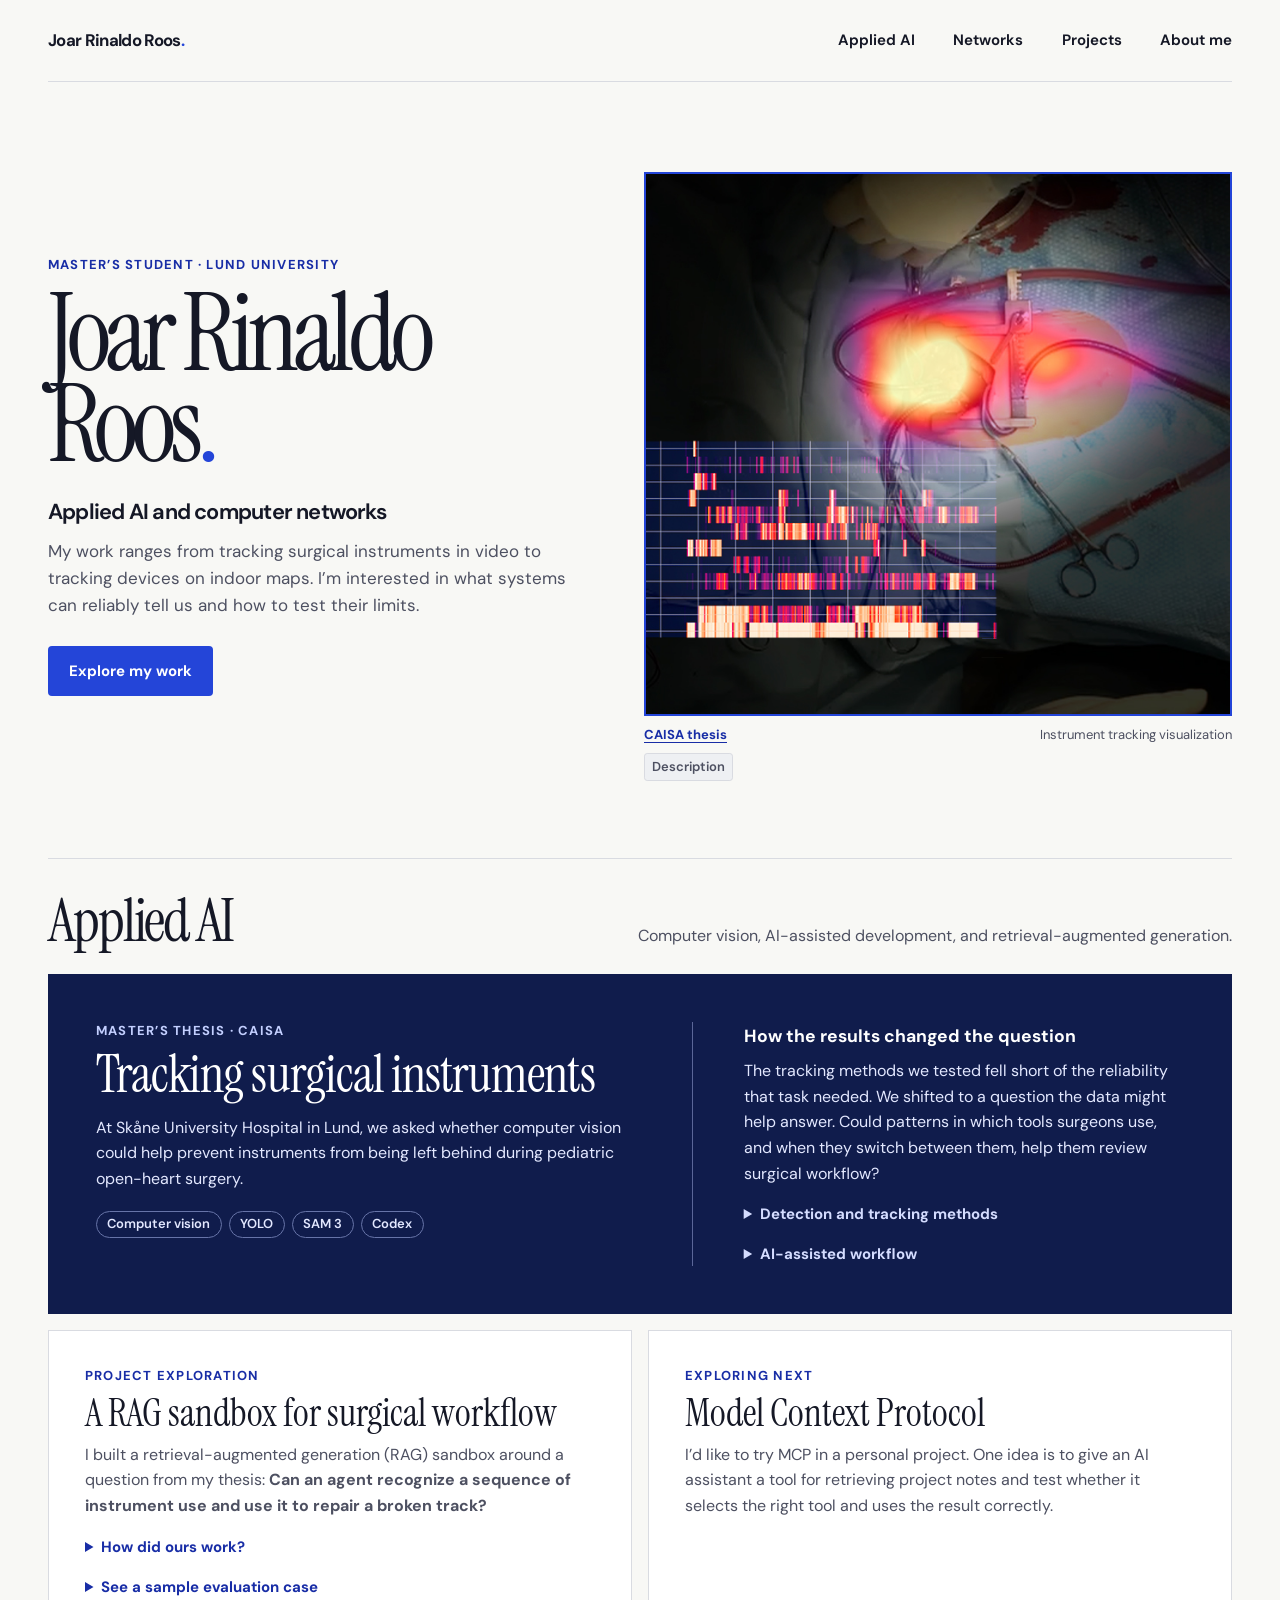
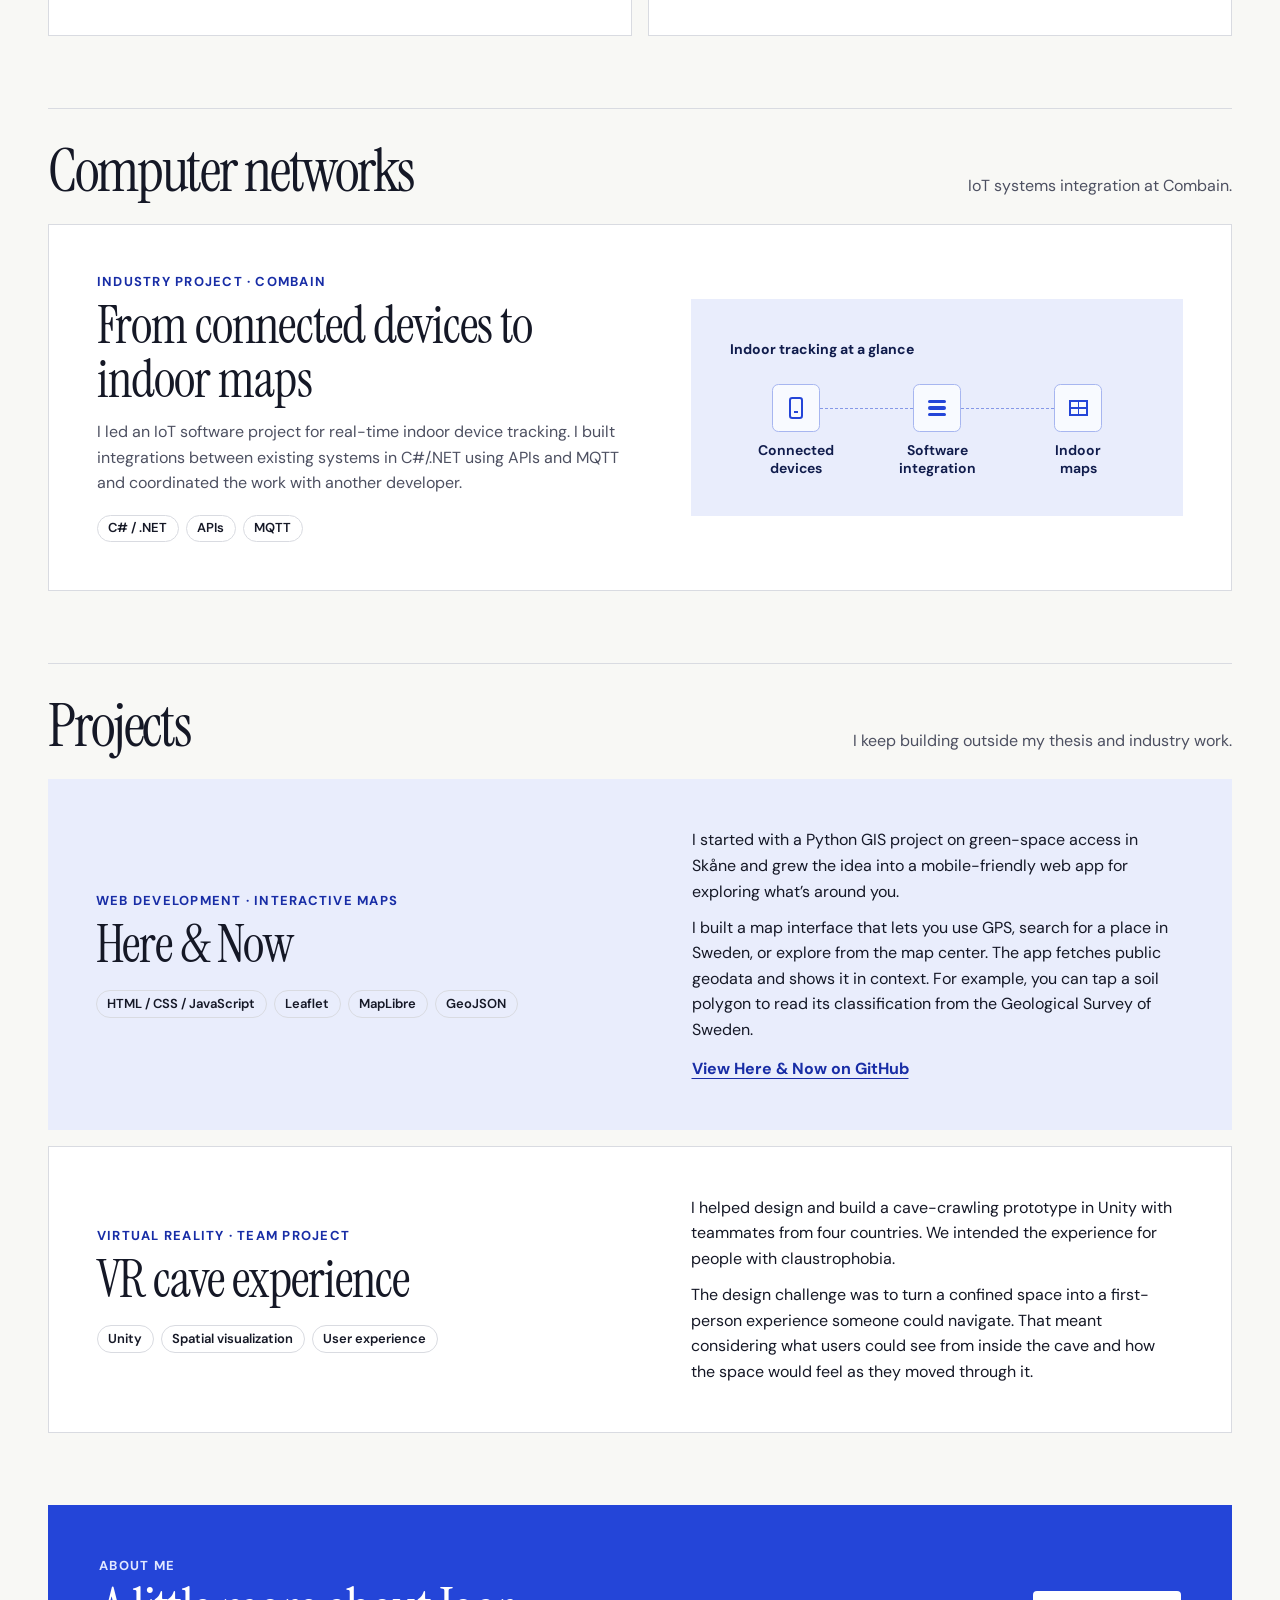
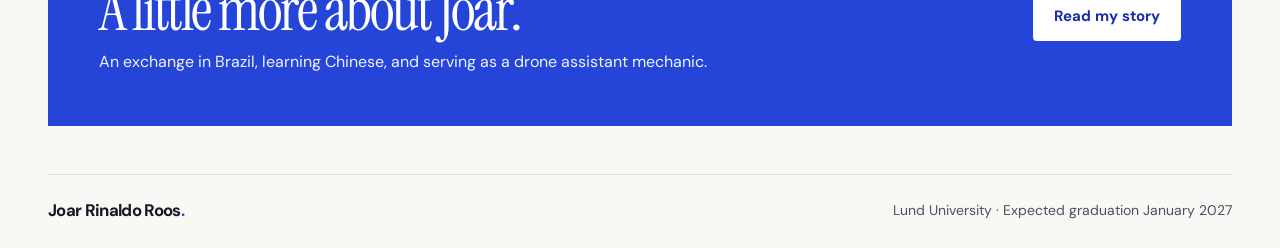
==== index.html @ b8ad3100 "Use uploaded photos, add Portugal surf trip and K3 service, restore CAISA cover" ====
<!doctype html>
<html lang="en">
<head>
  <meta charset="utf-8">
  <meta name="viewport" content="width=device-width, initial-scale=1">
  <meta name="description" content="Joar Rinaldo Roos’s portfolio of applied AI, surgical instrument tracking, and computer networks.">
  <meta name="theme-color" content="#f8f8f5">
  <title>Joar Rinaldo Roos · Portfolio</title>
  <link rel="stylesheet" href="./assets/style.css">
</head>
<body>
  <a class="skip" href="#main">Skip to content</a>
  <header class="site-header wrap">
    <a class="wordmark" href="./" aria-label="Joar Rinaldo Roos, home">Joar Rinaldo Roos<span>.</span></a>
    <nav aria-label="Main navigation">
      <a href="#ai">Applied AI</a>
      <a href="#networks">Networks</a>
      <a href="#projects">Projects</a>
      <a href="./about/">About me</a>
    </nav>
  </header>

  <main id="main" class="wrap">
    <section class="hero" aria-labelledby="home-title">
      <div class="hero-copy">
        <p class="eyebrow">Master’s student · Lund University</p>
        <h1 id="home-title">Joar Rinaldo<br>Roos<span>.</span></h1>
        <p class="hero-lead">Applied AI and computer networks</p>
        <p class="lede">My work ranges from tracking surgical instruments in video to tracking devices on indoor maps. I’m interested in what systems can reliably tell us and how to test their limits.</p>
        <a class="button" href="#ai">Explore my work</a>
      </div>
      <figure class="hero-figure">
        <div class="hero-art caisa-cover">
          <img src="./assets/cover_sketch.jpg" alt="Heatmap over surgical video showing where instruments were tracked, with a timeline of instrument tracks inset at lower left" fetchpriority="high" width="680" height="1000">
        </div>
        <figcaption><a href="#caisa">CAISA thesis</a><span>Instrument tracking visualization</span></figcaption>
        <details class="image-description">
          <summary>Description</summary>
          <p>The heat map shows where surgical instruments were tracked most often across 72 hours of footage. The inset shows when each instrument track was active during a single operation.</p>
        </details>
      </figure>
    </section>

    <section class="section" id="ai" aria-labelledby="ai-title">
      <div class="section-heading">
        <h2 id="ai-title">Applied AI</h2>
        <p>Computer vision, AI-assisted development, and retrieval-augmented generation.</p>
      </div>
      <article class="thesis" id="caisa" aria-labelledby="caisa-title">
        <div class="thesis-intro">
          <p class="eyebrow">Master’s thesis · CAISA</p>
          <h3 id="caisa-title">Tracking surgical instruments</h3>
          <p>At Skåne University Hospital in Lund, we asked whether computer vision could help prevent instruments from being left behind during pediatric open-heart surgery.</p>
          <ul class="tags" aria-label="Topics">
            <li>Computer vision</li><li>YOLO</li><li>SAM 3</li><li>Codex</li>
          </ul>
        </div>
        <div class="thesis-note">
          <h4>How the results changed the question</h4>
          <p>The tracking methods we tested fell short of the reliability that task needed. We shifted to a question the data might help answer. Could patterns in which tools surgeons use, and when they switch between them, help them review surgical workflow?</p>
          <details>
            <summary>Detection and tracking methods</summary>
            <p>I worked with YOLO and SAM 3 to detect and track instruments in video. I also explored whether context from the footage could help assess detections and reduce false positives.</p>
          </details>
          <details id="ai-assisted-workflow">
            <summary>AI-assisted workflow</summary>
            <p>I used Codex to prototype a track-repair step for the instrument-tracking pipeline. I defined what the agent should look up in the tracker CSV, how it should use findings from earlier surgeries to interpret instrument-use sequences, and when it should leave a gap unresolved. I designed the evaluation around two outcomes: correct reconnections and false merges, measured against manually annotated tracks.</p>
          </details>
        </div>
      </article>

      <div class="project-grid">
        <article class="project rag" id="rag" aria-labelledby="rag-title">
          <p class="eyebrow">Project exploration</p>
          <h3 id="rag-title">A RAG sandbox for surgical workflow</h3>
          <p>I built a retrieval-augmented generation (RAG) sandbox around a question from my thesis: <strong>Can an agent recognize a sequence of instrument use and use it to repair a broken track?</strong></p>
          <details id="rag-workflow">
            <summary>How did ours work?</summary>
            <p>The agent queries a three-hour tracker CSV to see which instruments appear together and how their use changes over time. It consults findings from other surgeries to interpret the sequence, then uses the observations from the current operation to propose a repair.</p>
          </details>
          <details class="rag-example">
            <summary>See a sample evaluation case</summary>
            <div class="rag-body">
              <p class="eyebrow">Illustrative example · simulated tracking data</p>
              <dl>
                <div>
                  <dt>Question</dt>
                  <dd>What activity does this sequence suggest, and which track, if any, should continue needle-driver track 17?</dd>
                </div>
                <div>
                  <dt>Retrieved CSV observations</dt>
                  <dd>A needle driver and forceps appeared together several times before track 17 disappeared. Two new needle-driver tracks appeared near its last position. Track 42 continued moving alongside the same forceps over the next few seconds. Track 43 moved away.</dd>
                </div>
                <div>
                  <dt>Context from earlier surgeries</dt>
                  <dd>During annotated suturing segments, the needle driver and forceps often worked together across several passes, with brief gaps in visibility.</dd>
                </div>
                <div>
                  <dt>Expected answer</dt>
                  <dd>The sequence is consistent with suturing. Propose linking track 17 to track 42 because it continued the same pattern with the forceps after the gap. The historical context helps explain the sequence, and the movement in the current CSV supports the proposed link.</dd>
                </div>
                <div>
                  <dt>What this case tests</dt>
                  <dd>Did the agent retrieve enough of the sequence to see what the instruments were doing together? Did that context help it choose which track to reconnect?</dd>
                </div>
              </dl>
            </div>
          </details>
        </article>
        <article class="project mcp" aria-labelledby="mcp-title">
          <p class="eyebrow">Exploring next</p>
          <h3 id="mcp-title">Model Context Protocol</h3>
          <p>I’d like to try MCP in a personal project. One idea is to give an AI assistant a tool for retrieving project notes and test whether it selects the right tool and uses the result correctly.</p>
        </article>
      </div>
    </section>

    <section class="section network-section" id="networks" aria-labelledby="networks-title">
      <div class="section-heading">
        <h2 id="networks-title">Computer networks</h2>
        <p>IoT systems integration at Combain.</p>
      </div>
      <article class="network" aria-labelledby="combain-title">
        <div class="network-copy">
          <p class="eyebrow">Industry project · Combain</p>
          <h3 id="combain-title">From connected devices to indoor maps</h3>
          <p>I led an IoT software project for real-time indoor device tracking. I built integrations between existing systems in C#/.NET using APIs and MQTT and coordinated the work with another developer.</p>
          <ul class="tags" aria-label="Technologies">
            <li>C# / .NET</li><li>APIs</li><li>MQTT</li>
          </ul>
        </div>
        <figure class="network-figure">
          <figcaption>Indoor tracking at a glance</figcaption>
          <ol class="signal-flow">
            <li><span class="signal-symbol device" aria-hidden="true"><i></i></span><span>Connected<br>devices</span></li>
            <li><span class="signal-symbol integration" aria-hidden="true"><i></i><i></i><i></i></span><span>Software<br>integration</span></li>
            <li><span class="signal-symbol map" aria-hidden="true"><i></i></span><span>Indoor<br>maps</span></li>
          </ol>
        </figure>
      </article>
    </section>

    <section class="section" id="projects" aria-labelledby="projects-title">
      <div class="section-heading">
        <h2 id="projects-title">Projects</h2>
        <p>I keep building outside my thesis and industry work.</p>
      </div>
      <article class="additional-project" id="here-and-now" aria-labelledby="here-and-now-title">
        <div>
          <p class="eyebrow">Web development · Interactive maps</p>
          <h3 id="here-and-now-title">Here &amp; Now</h3>
          <ul class="tags" aria-label="Technologies">
            <li>HTML / CSS / JavaScript</li><li>Leaflet</li><li>MapLibre</li><li>GeoJSON</li>
          </ul>
        </div>
        <div>
          <p>I started with a Python GIS project on green-space access in Skåne and grew the idea into a mobile-friendly web app for exploring what’s around you.</p>
          <p>I built a map interface that lets you use GPS, search for a place in Sweden, or explore from the map center. The app fetches public geodata and shows it in context. For example, you can tap a soil polygon to read its classification from the Geological Survey of Sweden.</p>
          <a class="project-link" href="https://github.com/Joar-Rinaldo-Roos/skane-green-access">View Here &amp; Now on GitHub</a>
        </div>
      </article>
      <article class="additional-project" id="vr-cave" aria-labelledby="vr-title">
        <div>
          <p class="eyebrow">Virtual reality · Team project</p>
          <h3 id="vr-title">VR cave experience</h3>
          <ul class="tags" aria-label="Focus areas">
            <li>Unity</li><li>Spatial visualization</li><li>User experience</li>
          </ul>
        </div>
        <div>
          <p>I helped design and build a cave-crawling prototype in Unity with teammates from four countries. We intended the experience for people with claustrophobia.</p>
          <p>The design challenge was to turn a confined space into a first-person experience someone could navigate. That meant considering what users could see from inside the cave and how the space would feel as they moved through it.</p>
        </div>
      </article>
    </section>

    <section class="about-banner" aria-labelledby="about-banner-title">
      <div>
        <p class="eyebrow">About me</p>
        <h2 id="about-banner-title">A little more about Joar.</h2>
        <p>An exchange in Brazil, learning Chinese, and serving as a drone assistant mechanic.</p>
      </div>
      <a class="button button-light" href="./about/">Read my story</a>
    </section>
  </main>

  <footer class="site-footer wrap">
    <a class="wordmark" href="./">Joar Rinaldo Roos<span>.</span></a>
    <span>Lund University · Expected graduation January 2027</span>
  </footer>
</body>
</html>
---- assets/style.css ----
@import url('https://fonts.googleapis.com/css2?family=DM+Sans:wght@400;500;600;650;700&family=Instrument+Serif:ital@0;1&display=swap');

:root {
  --paper: #f8f8f5;
  --card: #fff;
  --ink: #151826;
  --muted: #4d5061;
  --line: #d9dbe1;
  --blue: #2445d8;
  --blue-dark: #182da6;
  --blue-soft: #e9edfc;
  --night: #101c4c;
  --serif: "Instrument Serif", Georgia, "Times New Roman", serif;
  --sans: "DM Sans", Arial, sans-serif;
}

*, *::before, *::after { box-sizing: border-box; }
html { scroll-behavior: smooth; }
body {
  margin: 0;
  background: var(--paper);
  color: var(--ink);
  font-family: var(--sans);
  font-size: 1rem;
  line-height: 1.6;
}
h1, h2, h3, h4, p, figure, dl, dd { margin: 0; }
a { color: inherit; text-underline-offset: .22em; }
a:focus-visible, summary:focus-visible { outline: 3px solid var(--blue); outline-offset: 5px; }
[id] { scroll-margin-top: 2rem; }

.wrap { width: min(100% - 6rem, 76.5rem); margin-inline: auto; }
.skip {
  position: absolute;
  top: .75rem;
  left: .75rem;
  z-index: 5;
  transform: translateY(-200%);
  padding: .65rem 1rem;
  background: white;
}
.skip:focus { transform: translateY(0); }
.site-header, .site-footer {
  display: flex;
  align-items: center;
  justify-content: space-between;
  gap: 1rem 2rem;
}
.site-header { min-height: 5.125rem; border-bottom: 1px solid var(--line); }
.wordmark { font-size: 1.05rem; font-weight: 700; text-decoration: none; letter-spacing: -.04em; }
.wordmark span, h1 span { color: var(--blue); }
.site-header nav { display: flex; flex-wrap: wrap; gap: .55rem clamp(1.1rem, 3vw, 2.75rem); }
.site-header nav a { font-size: .94rem; font-weight: 650; text-decoration: none; }
.site-header nav a:hover, .site-header nav a[aria-current] { color: var(--blue); text-decoration: underline; }

.hero {
  display: grid;
  grid-template-columns: minmax(0, .95fr) minmax(0, 1.05fr);
  align-items: center;
  gap: clamp(2rem, 5vw, 5.5rem);
  padding-block: clamp(3.2rem, 7vw, 6.4rem) clamp(3.5rem, 6vw, 5.85rem);
}
.eyebrow {
  color: var(--blue-dark);
  font-size: .8125rem;
  font-weight: 700;
  line-height: 1.4;
  letter-spacing: .095em;
  text-transform: uppercase;
}
.hero h1, .about-hero h1 {
  margin: .85rem 0 1.5rem;
  font: 400 clamp(4.2rem, 8.4vw, 8.3rem) / .85 var(--serif);
  letter-spacing: -.055em;
}
.hero-lead { font-size: clamp(1.2rem, 1.7vw, 1.55rem); font-weight: 650; letter-spacing: -.036em; }
.lede { max-width: 36rem; margin-top: .5rem; color: var(--muted); font-size: 1.0625rem; }
.button {
  display: inline-flex;
  min-height: 3.125rem;
  align-items: center;
  justify-content: center;
  padding: .65rem 1.25rem;
  border: 1px solid transparent;
  border-radius: .25rem;
  background: var(--blue);
  color: white;
  font-size: .9375rem;
  font-weight: 700;
  text-decoration: none;
  transition: background .18s ease, color .18s ease;
}
.hero .button { margin-top: 1.7rem; }
.button:hover { background: var(--blue-dark); }
.hero-art {
  position: relative;
  min-height: 17rem;
  overflow: hidden;
  aspect-ratio: 1.28;
  background-color: #152852;
  background-image: linear-gradient(145deg, #101c4c, #2445a3);
}
.hero-art img { display: block; width: 100%; height: 100%; object-fit: cover; position: absolute; inset: 0; }
.hero-art.caisa-cover { aspect-ratio: 1.08; border: 2px solid var(--blue); }
.hero-art.caisa-cover img { object-position: center 74%; }
.image-description { margin-top: .45rem; }
.image-description summary {
  display: inline-flex;
  padding: .15rem .45rem;
  border: 1px solid var(--line);
  border-radius: .2rem;
  background: #eef0f3;
  color: var(--muted);
  font-size: .8125rem;
  font-weight: 600;
}
.image-description p { max-width: 40rem; margin-top: .55rem; font-size: .875rem; color: var(--muted); }
.hero-figure figcaption {
  display: flex;
  justify-content: space-between;
  gap: .5rem 1rem;
  margin-top: .55rem;
  font-size: .8125rem;
  color: var(--muted);
}
.hero-figure figcaption a { color: var(--blue-dark); font-weight: 700; }

.section { padding-block: 2rem 4.5rem; border-top: 1px solid var(--line); }
.section-heading {
  display: flex;
  align-items: baseline;
  justify-content: space-between;
  gap: .5rem 2rem;
  margin-bottom: 1.45rem;
}
.section-heading h2, .about-banner h2, .story h2 {
  font: 400 clamp(2.65rem, 4.7vw, 4.5rem) / 1 var(--serif);
  letter-spacing: -.035em;
}
.section-heading > p { color: var(--muted); }
.thesis, .network, .additional-project {
  display: grid;
  grid-template-columns: minmax(0, 1.05fr) minmax(0, .95fr);
  gap: clamp(1.5rem, 4vw, 4.5rem);
  padding: clamp(1.5rem, 3.75vw, 3.6rem);
}
.thesis { background: var(--night); color: #fff; }
.thesis .eyebrow { color: #c3cfff; }
.thesis h3, .network h3, .additional-project h3 {
  margin: .5rem 0 .8rem;
  font: 400 clamp(2.25rem, 4.1vw, 4.05rem) / 1.02 var(--serif);
  letter-spacing: -.018em;
}
.thesis-intro > p:last-of-type, .thesis-note p { color: #e3e8ff; }
.thesis-note { border-left: 1px solid #5b6698; padding-left: clamp(1.5rem, 4vw, 4rem); }
.thesis-note h4 { margin-bottom: .5rem; font-size: 1.1rem; }
.tags { display: flex; flex-wrap: wrap; gap: .45rem; margin: 1.2rem 0 0; padding: 0; list-style: none; }
.tags li { padding: .14rem .65rem; border: 1px solid var(--line); border-radius: 2rem; font-size: .8125rem; font-weight: 600; }
.thesis .tags li { border-color: #6774a8; color: #e3e8ff; }

details { margin-top: 1rem; }
summary {
  width: fit-content;
  cursor: pointer;
  color: var(--blue-dark);
  font-size: .9375rem;
  font-weight: 700;
}
summary:hover { text-decoration: underline; text-underline-offset: .2em; }
details > p { margin-top: .55rem; }
.thesis summary { color: #d4dcff; }
.thesis summary:focus-visible { outline-color: #fff; }

.project-grid { display: grid; grid-template-columns: repeat(2, minmax(0, 1fr)); gap: 1rem; margin-top: 1rem; align-items: start; }
.project { align-self: stretch; padding: clamp(1.4rem, 3vw, 2.25rem); background: var(--card); border: 1px solid var(--line); }
.project h3 { margin: .45rem 0 .55rem; font: 400 clamp(1.9rem, 3vw, 2.75rem) / 1.05 var(--serif); }
.project > h3 ~ p { color: var(--muted); }
.rag > details > p { color: var(--muted); }
.rag-body { margin-top: .75rem; padding: 1rem 1.125rem; background: var(--blue-soft); }
.rag-body dl { margin-top: .6rem; }
.rag-body dl > div + div { margin-top: .8rem; }
.rag-body dt { font-size: .875rem; font-weight: 700; }
.rag-body dd { color: var(--muted); }

.network { align-items: center; border: 1px solid var(--line); background: var(--card); }
.network-copy > p:last-of-type { color: var(--muted); }
.network-figure { padding: clamp(1.3rem, 3vw, 2.6rem); color: var(--night); background: var(--blue-soft); }
.network-figure figcaption { font-size: .875rem; font-weight: 700; }
.signal-flow { display: grid; grid-template-columns: repeat(3, minmax(0, 1fr)); margin: 1.5rem 0 0; padding: 0; gap: .5rem; list-style: none; }
.signal-flow li { position: relative; display: grid; justify-items: center; gap: .65rem; text-align: center; font-size: .875rem; font-weight: 650; line-height: 1.25; }
.signal-flow li + li::before { position: absolute; top: 1.5rem; right: calc(50% + 1.5rem); width: calc(100% - 2.5rem); border-top: 1px dashed #8598e7; content: ""; }
.signal-symbol { position: relative; display: grid; place-content: center; width: 3rem; height: 3rem; border: 1px solid #a7b6f0; border-radius: .4rem; background: #f8faff; color: var(--blue); }
.signal-symbol.device i { width: .9rem; height: 1.35rem; border: 2px solid currentColor; border-radius: .2rem; }
.signal-symbol.device i::after { display: block; width: .25rem; margin: .75rem auto 0; border-top: 2px solid currentColor; content: ""; }
.signal-symbol.integration { gap: .18rem; }
.signal-symbol.integration i { display: block; width: 1.15rem; height: .23rem; border-radius: .12rem; background: currentColor; }
.signal-symbol.map i { width: 1.2rem; height: 1.05rem; border: 2px solid currentColor; background: linear-gradient(90deg, transparent 44%, currentColor 44% 56%, transparent 56%), linear-gradient(transparent 44%, currentColor 44% 56%, transparent 56%); }

.additional-project { align-items: center; background: var(--blue-soft); }
.additional-project + .additional-project { margin-top: 1rem; border: 1px solid var(--line); background: var(--card); }
.additional-project p + p { margin-top: .65rem; }
.project-link { display: inline-block; margin-top: .85rem; color: var(--blue-dark); font-weight: 700; }

.about-banner {
  display: flex;
  flex-wrap: wrap;
  justify-content: space-between;
  align-items: center;
  gap: 1.2rem 2rem;
  padding: clamp(1.6rem, 4vw, 3.4rem);
  background: var(--blue);
  color: #fff;
}
.about-banner .eyebrow { color: #e1e7ff; }
.about-banner h2 { margin: .35rem 0 .55rem; }
.about-banner p:last-child { color: #f0f3ff; }
.button-light { background: #fff; color: var(--blue-dark); }
.button-light:hover { background: #e0e7ff; }
.button-light:focus-visible { outline-color: #fff; }
.site-footer {
  flex-wrap: wrap;
  margin-top: 3rem;
  padding-block: 1.35rem 1.5rem;
  border-top: 1px solid var(--line);
  color: var(--muted);
  font-size: .875rem;
}
.site-footer .wordmark { color: var(--ink); }

.about-hero { max-width: 52rem; padding-block: clamp(3.4rem, 8vw, 7rem) clamp(2.8rem, 6vw, 5.25rem); }
.about-hero h1 { margin-bottom: 1.3rem; }
.about-lede { max-width: 45rem; color: var(--muted); font-size: clamp(1.18rem, 2vw, 1.5rem); line-height: 1.5; }
.stories { border-top: 1px solid var(--line); }
.story {
  display: grid;
  grid-template-columns: minmax(0, 1fr) minmax(0, .9fr);
  align-items: center;
  gap: .75rem clamp(1.5rem, 6vw, 5.5rem);
  padding-block: clamp(1.5rem, 4.3vw, 3.5rem);
  border-bottom: 1px solid var(--line);
}
.story h2 { font-size: clamp(2.25rem, 4vw, 3.75rem); margin-top: .35rem; }
.story > p { color: var(--muted); font-size: 1.0625rem; max-width: 32rem; }
.about-back { margin-top: 2rem; }

@media (max-width: 62rem) {
  .wrap { width: calc(100% - 3.5rem); }
  .hero { gap: 2rem; }
  .hero h1 { font-size: clamp(3.65rem, 9.8vw, 6.2rem); }
  .section-heading { align-items: start; flex-direction: column; }
}

@media (max-width: 43rem) {
  .wrap { width: calc(100% - 2rem); }
  .site-header { min-height: 0; padding-block: 1rem; flex-wrap: wrap; gap: .55rem 1.05rem; }
  .site-header .wordmark { flex-basis: 100%; }
  .hero, .thesis, .project-grid, .network, .additional-project, .story { grid-template-columns: minmax(0, 1fr); }
  .hero { padding-block: 2.9rem 2.6rem; gap: 1.75rem; }
  .hero h1 { font-size: clamp(4rem, 13vw, 5.75rem); }
  .hero-art { min-height: 0; }
  .section { padding-block: 1.6rem 2.8rem; }
  .thesis-note { border-left: 0; border-top: 1px solid #5b6698; padding: 1.25rem 0 0; }
  .site-footer { margin-top: 1.75rem; }
}

@media (prefers-reduced-motion: reduce) {
  html { scroll-behavior: auto; }
  .button { transition: none; }
}
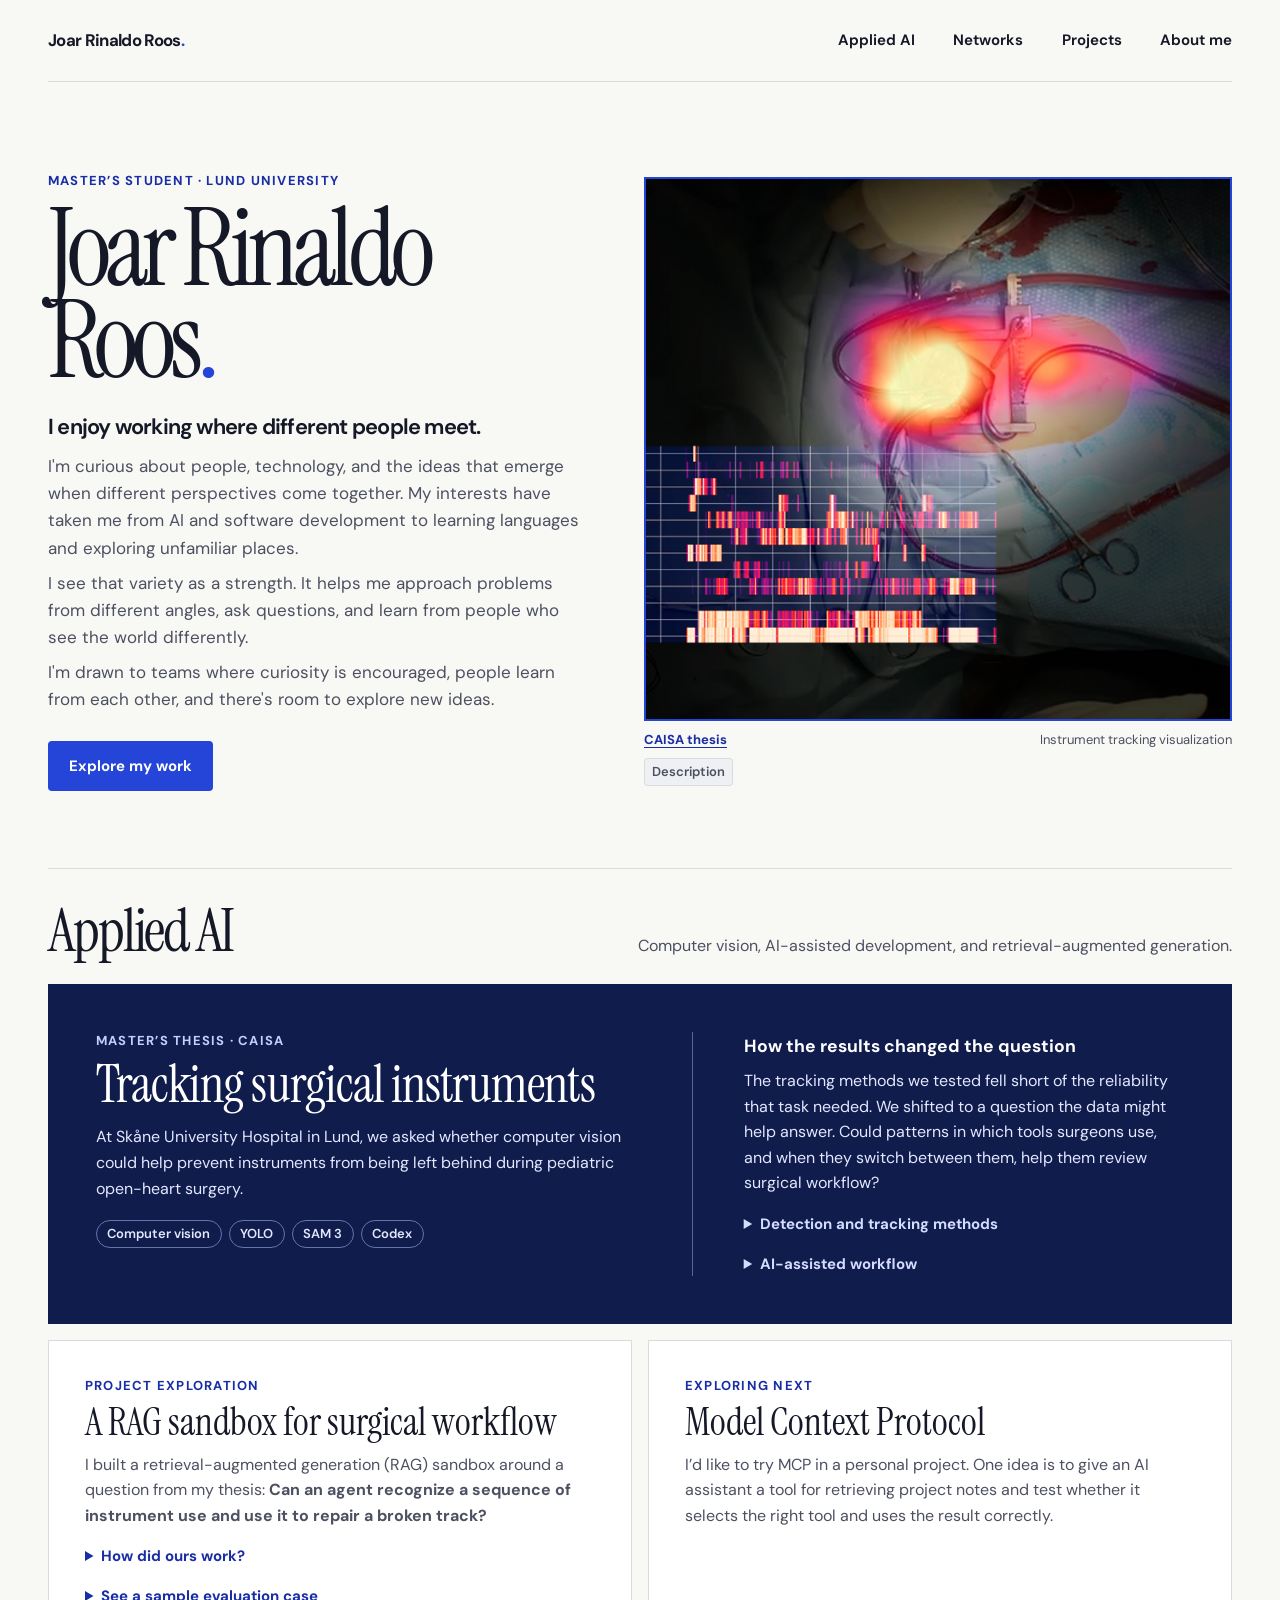
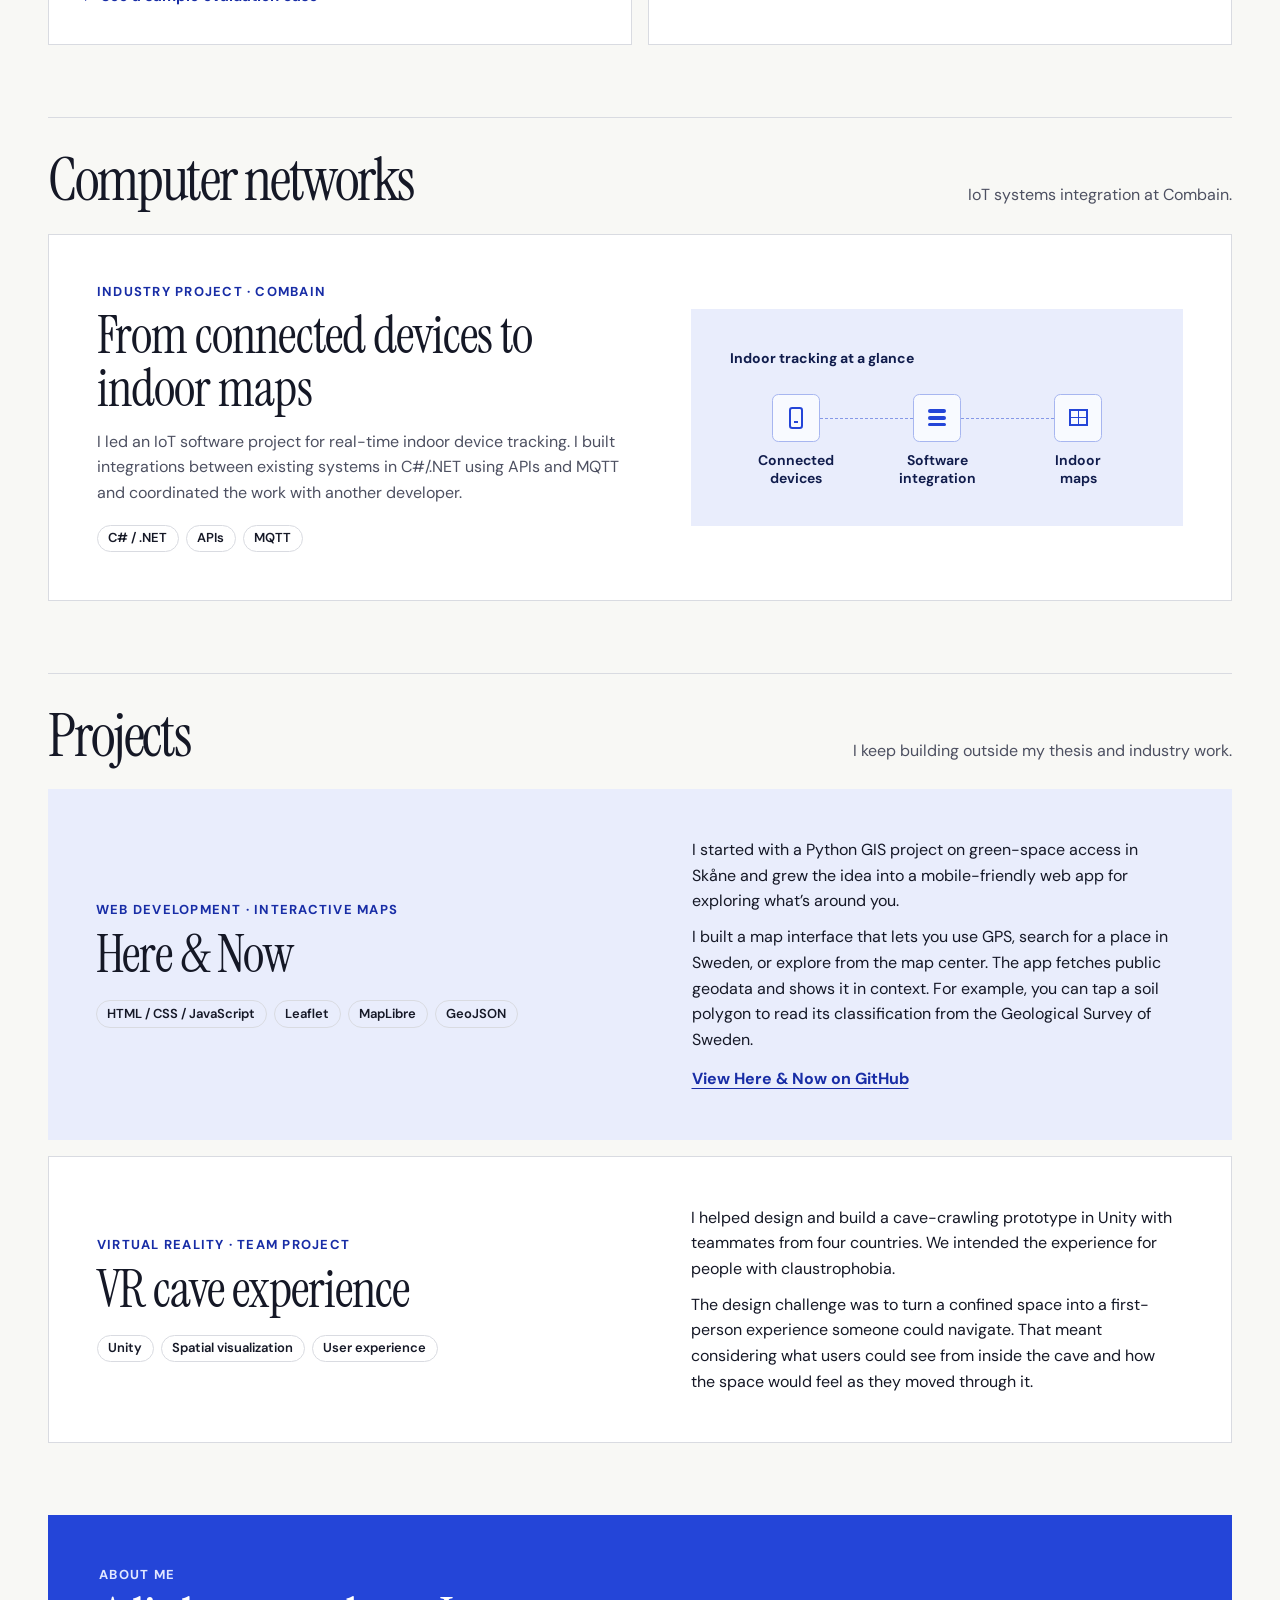
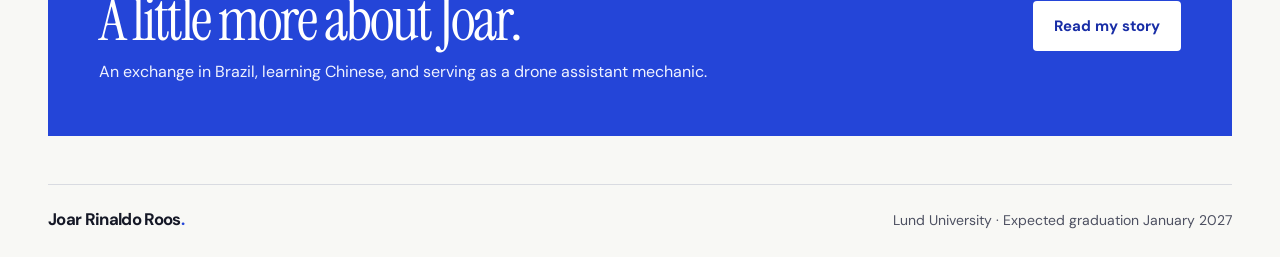
==== commit ba13f074: "Update homepage introduction to reflect people and interdisciplinary curiosity" ====
--- a/index.html
+++ b/index.html
@@ -25,8 +25,10 @@
       <div class="hero-copy">
         <p class="eyebrow">Master’s student · Lund University</p>
         <h1 id="home-title">Joar Rinaldo<br>Roos<span>.</span></h1>
-        <p class="hero-lead">Applied AI and computer networks</p>
-        <p class="lede">My work ranges from tracking surgical instruments in video to tracking devices on indoor maps. I’m interested in what systems can reliably tell us and how to test their limits.</p>
+        <p class="hero-lead">I enjoy working where different people meet.</p>
+        <p class="lede">I'm curious about people, technology, and the ideas that emerge when different perspectives come together. My interests have taken me from AI and software development to learning languages and exploring unfamiliar places.</p>
+        <p class="lede">I see that variety as a strength. It helps me approach problems from different angles, ask questions, and learn from people who see the world differently.</p>
+        <p class="lede">I'm drawn to teams where curiosity is encouraged, people learn from each other, and there's room to explore new ideas.</p>
         <a class="button" href="#ai">Explore my work</a>
       </div>
       <figure class="hero-figure">
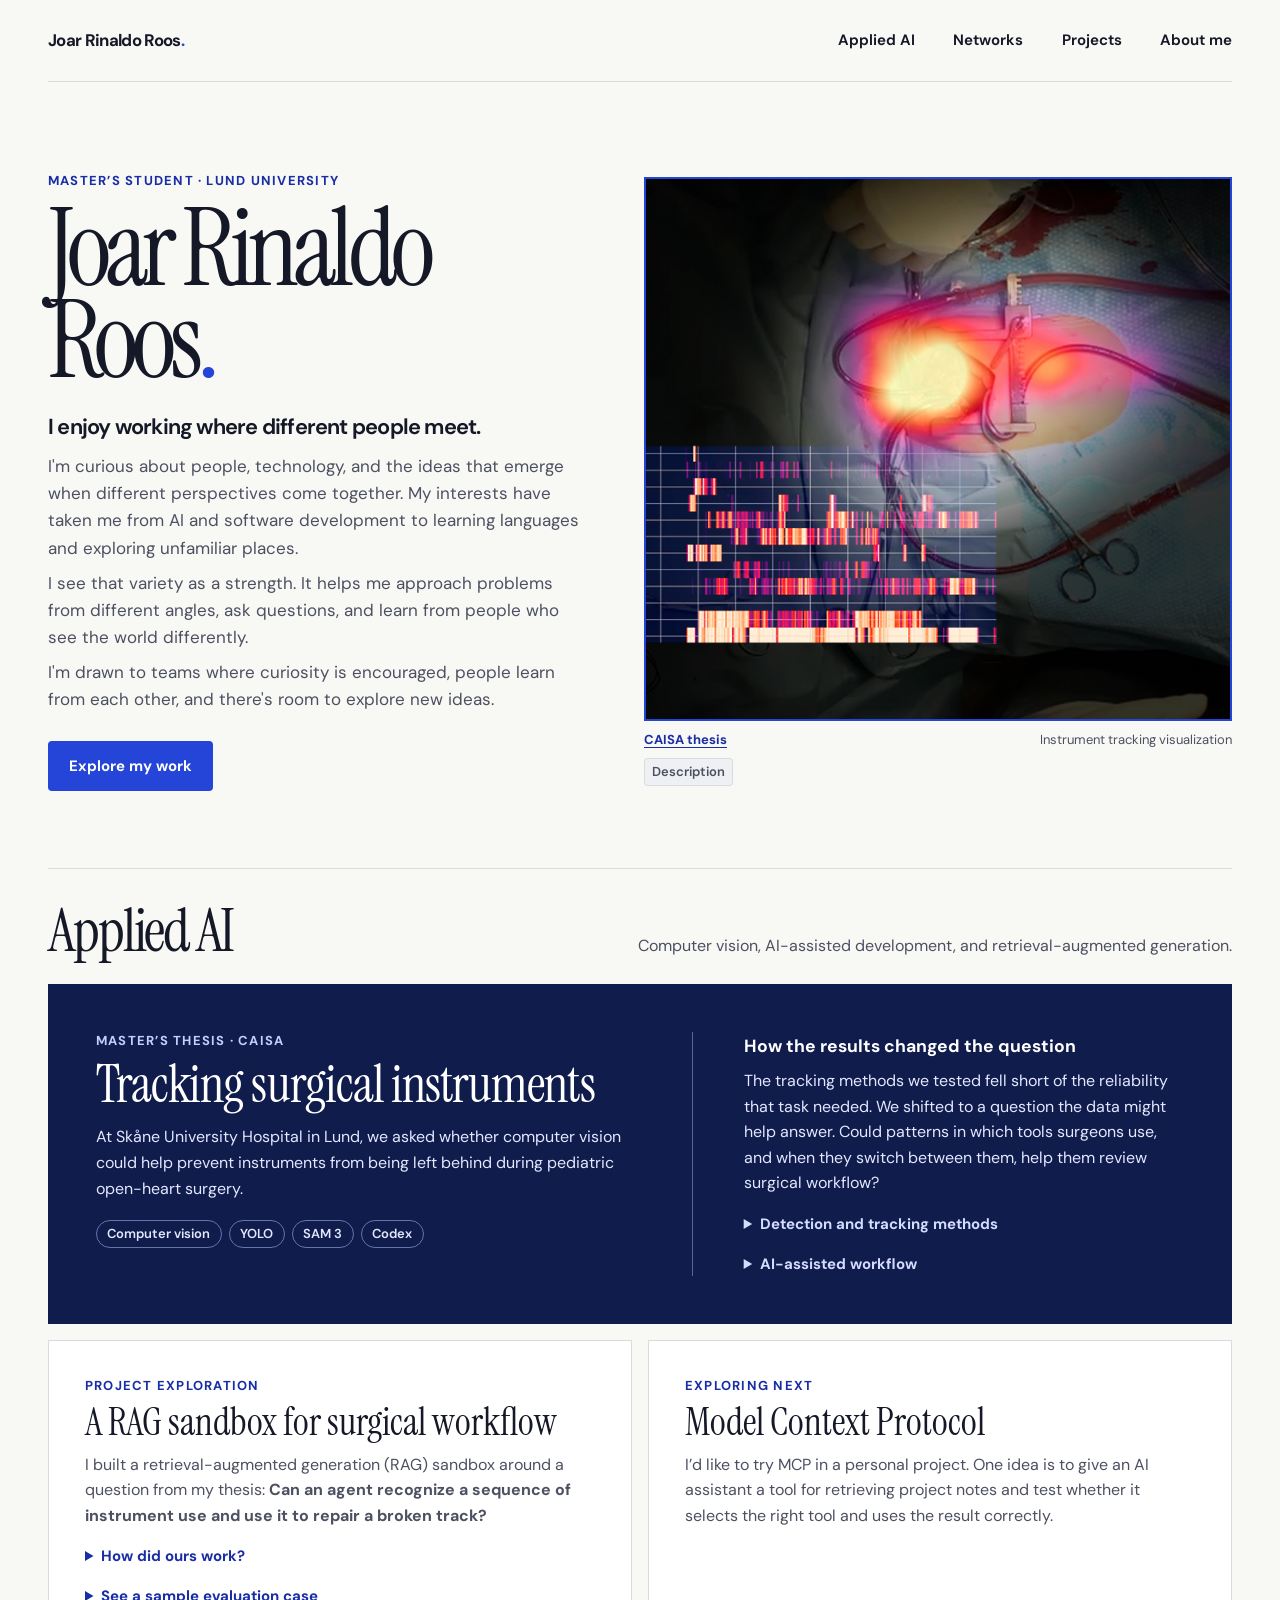
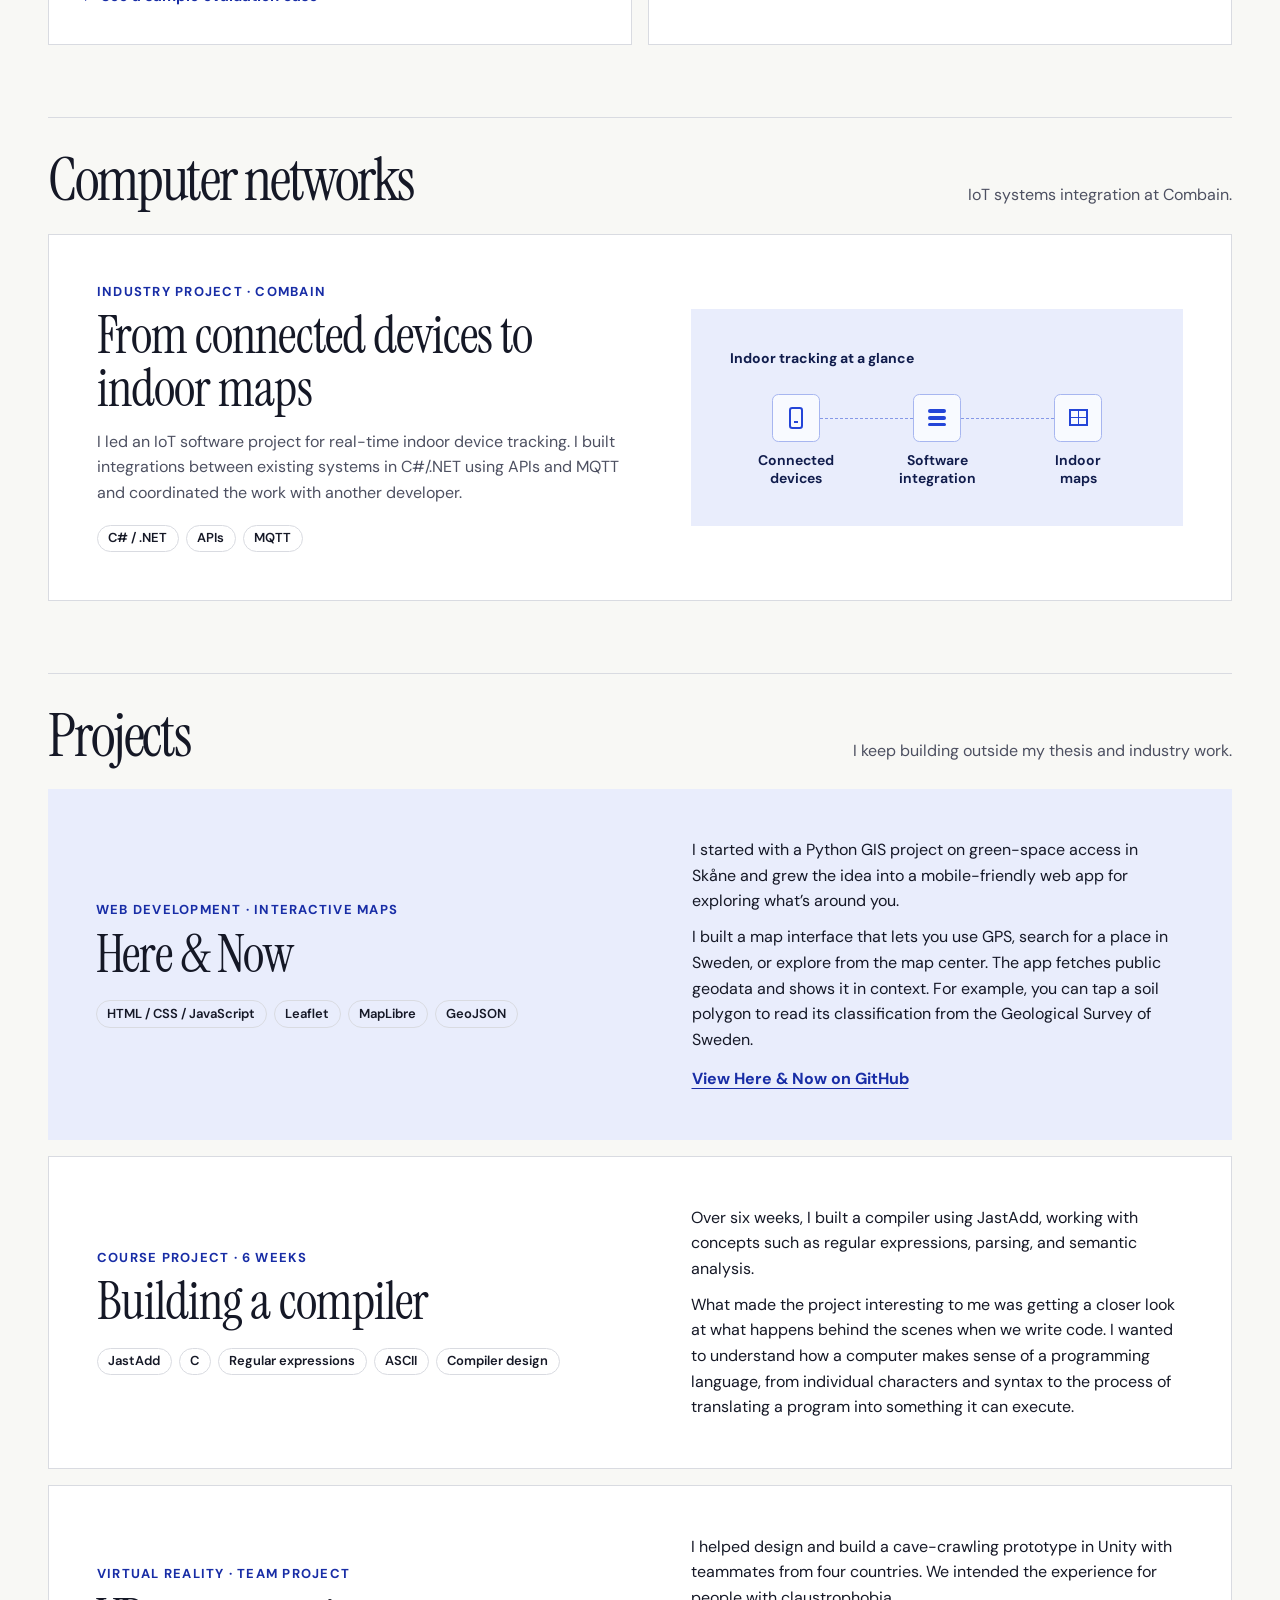
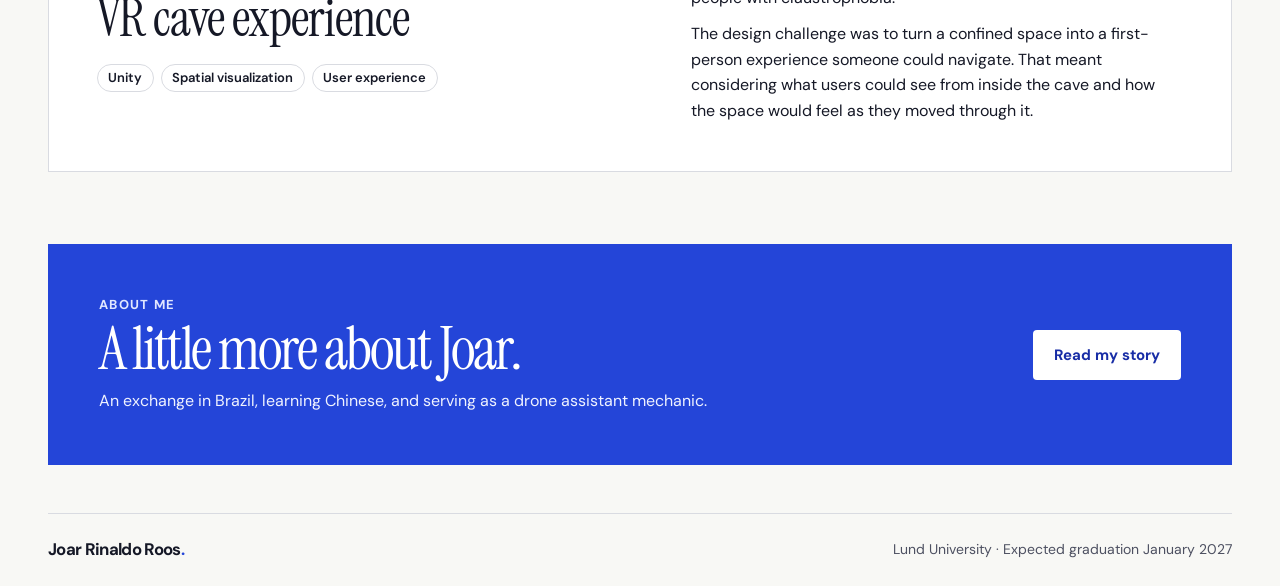
==== commit d59808e5: "Add six-week compiler project between Here & Now and VR cave" ====
--- a/index.html
+++ b/index.html
@@ -161,6 +161,19 @@
           <a class="project-link" href="https://github.com/Joar-Rinaldo-Roos/skane-green-access">View Here &amp; Now on GitHub</a>
         </div>
       </article>
+      <article class="additional-project" id="compiler" aria-labelledby="compiler-title">
+        <div>
+          <p class="eyebrow">Course project · 6 weeks</p>
+          <h3 id="compiler-title">Building a compiler</h3>
+          <ul class="tags" aria-label="Technologies and concepts">
+            <li>JastAdd</li><li>C</li><li>Regular expressions</li><li>ASCII</li><li>Compiler design</li>
+          </ul>
+        </div>
+        <div>
+          <p>Over six weeks, I built a compiler using JastAdd, working with concepts such as regular expressions, parsing, and semantic analysis.</p>
+          <p>What made the project interesting to me was getting a closer look at what happens behind the scenes when we write code. I wanted to understand how a computer makes sense of a programming language, from individual characters and syntax to the process of translating a program into something it can execute.</p>
+        </div>
+      </article>
       <article class="additional-project" id="vr-cave" aria-labelledby="vr-title">
         <div>
           <p class="eyebrow">Virtual reality · Team project</p>
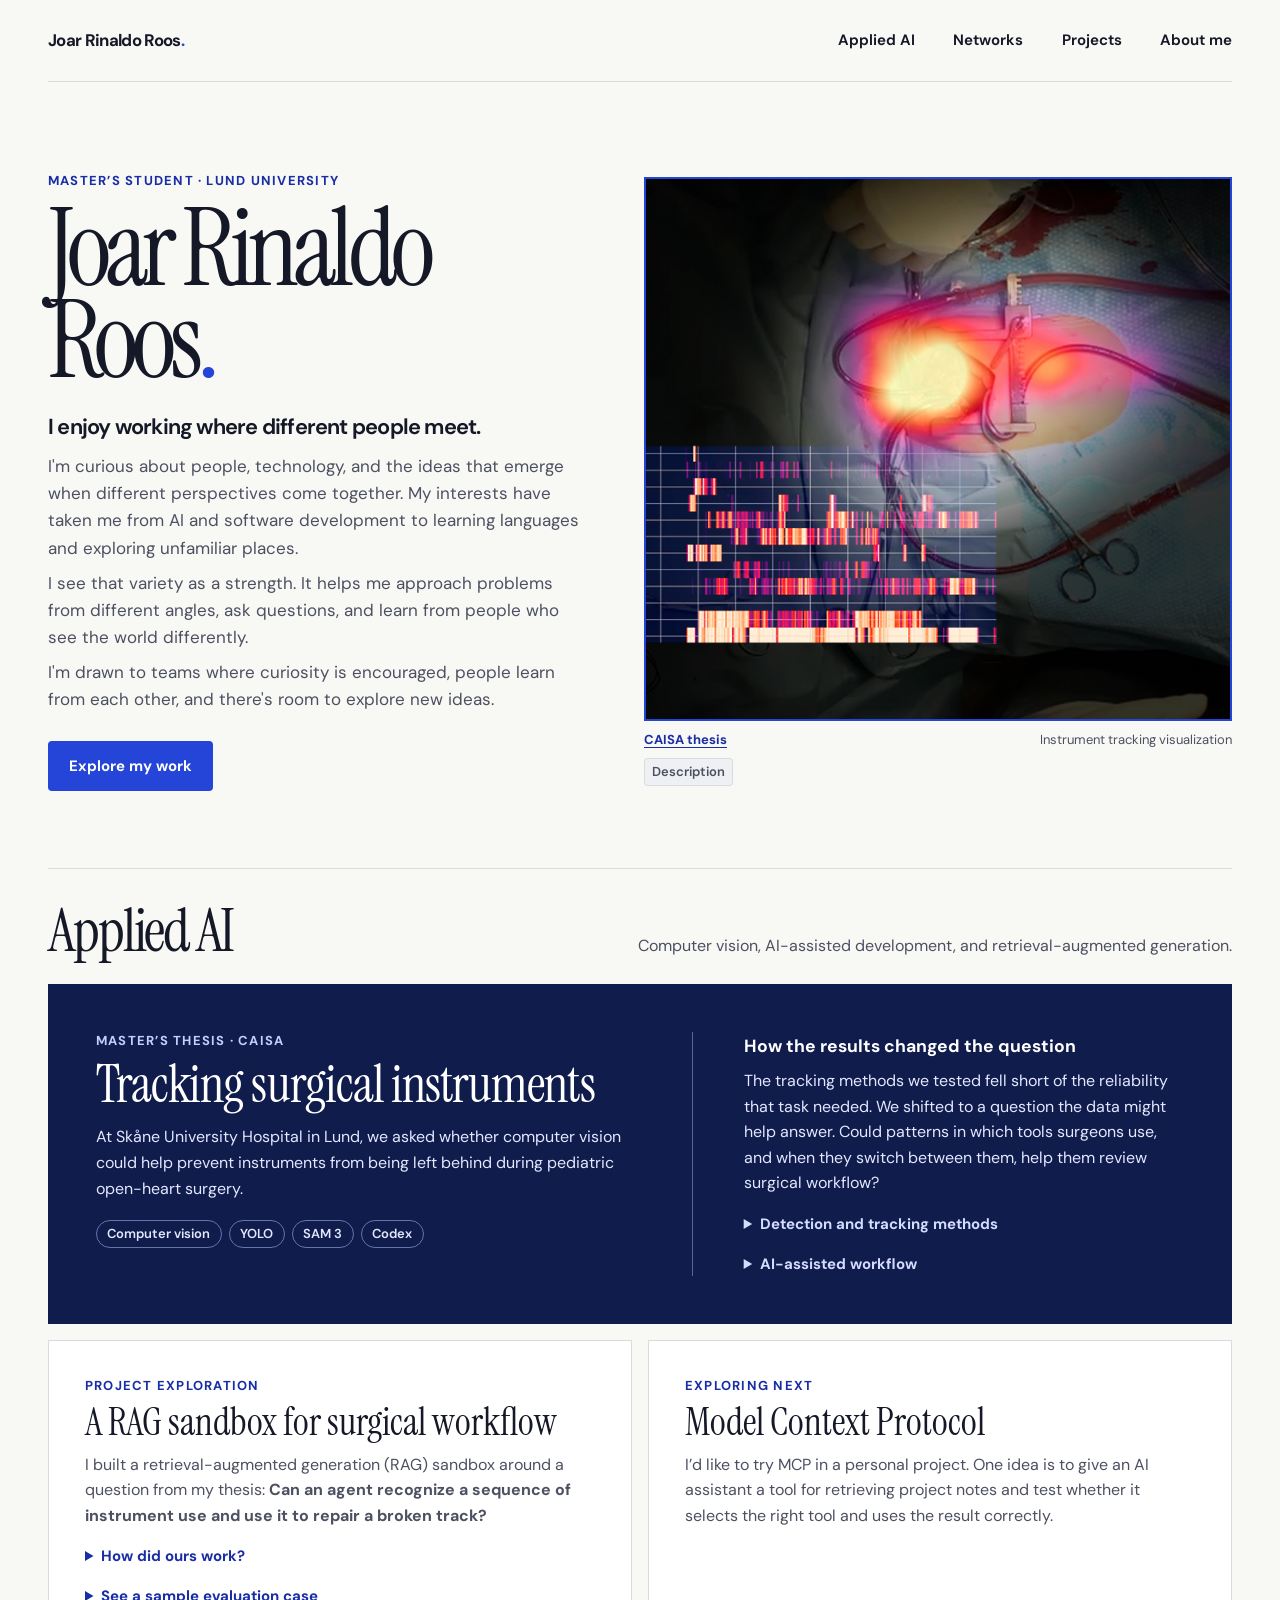
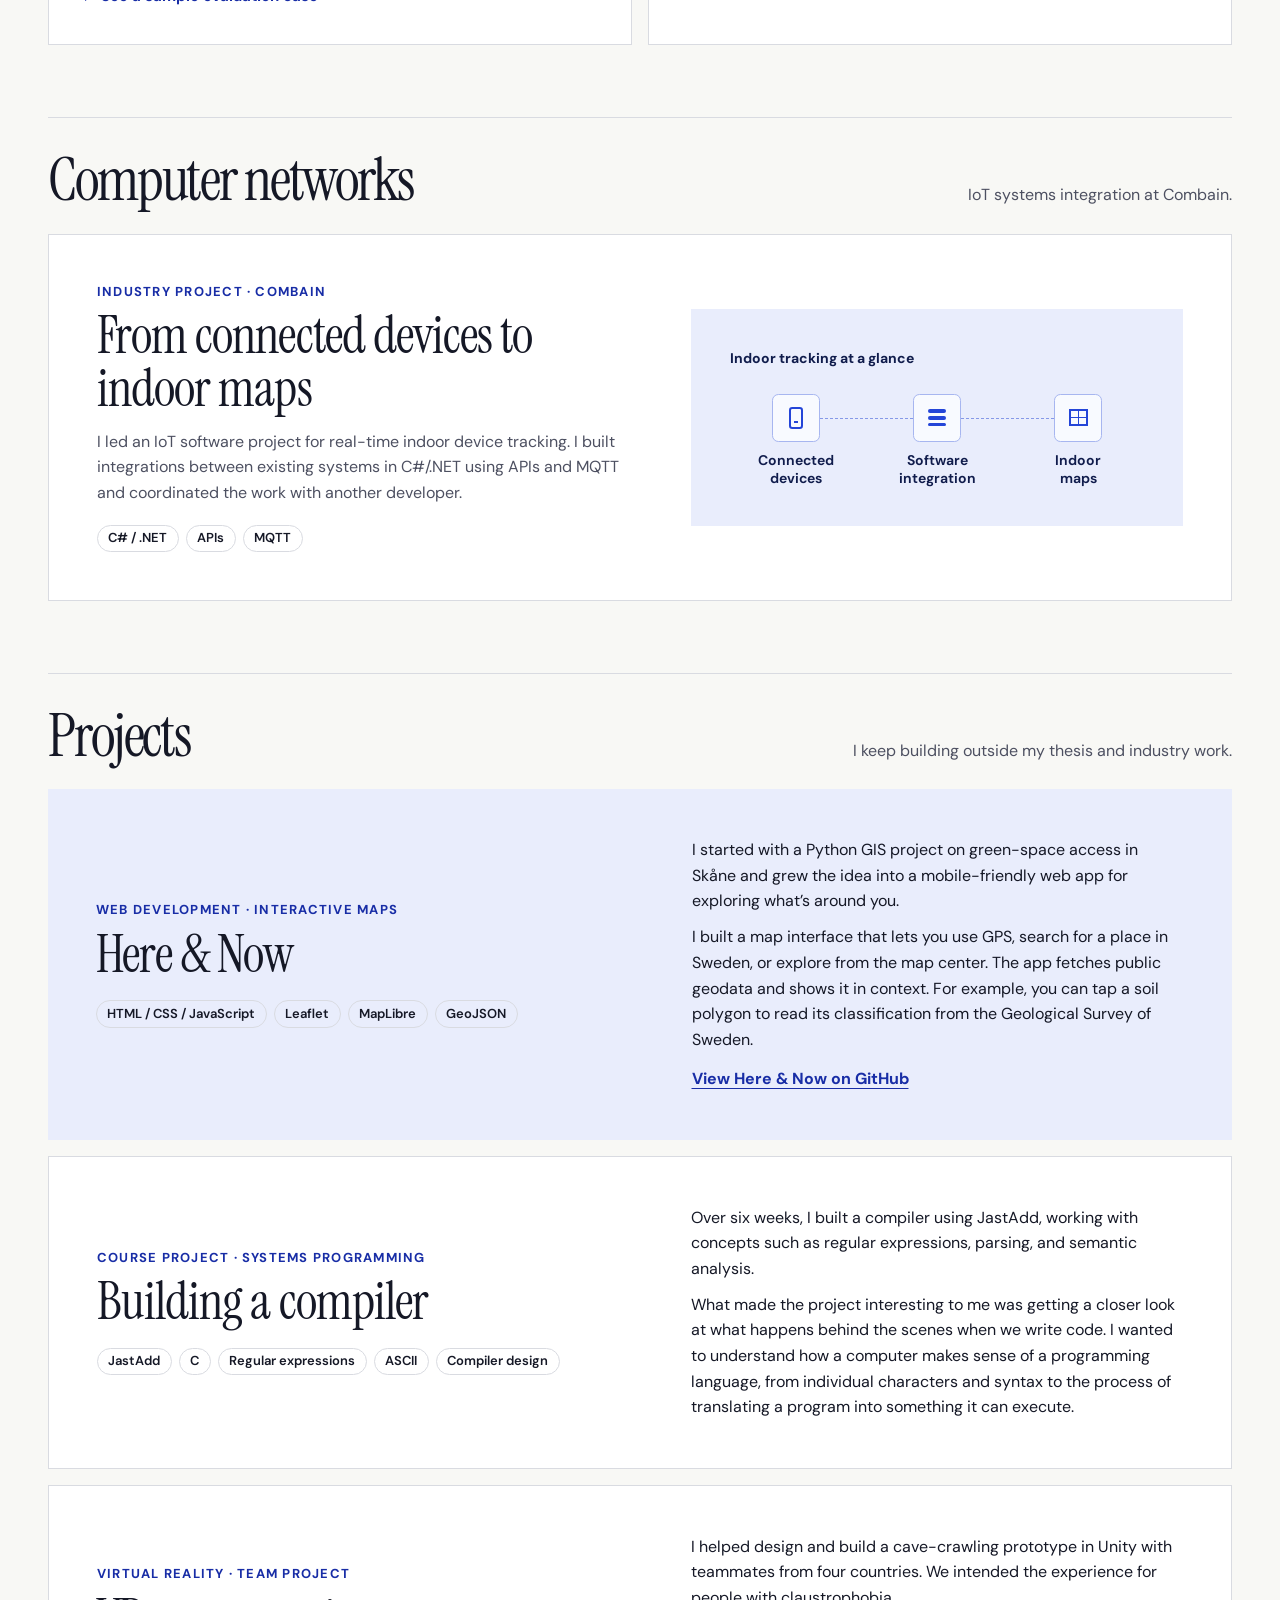
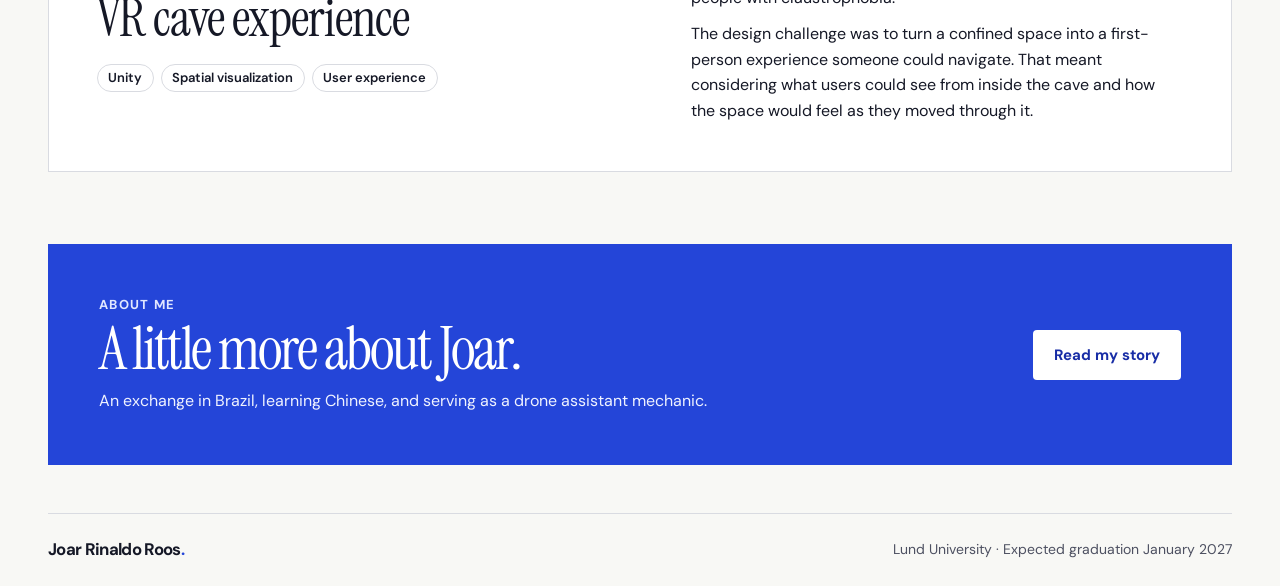
==== commit ecf7f590: "Update course project description in index.html" ====
--- a/index.html
+++ b/index.html
@@ -163,7 +163,7 @@
       </article>
       <article class="additional-project" id="compiler" aria-labelledby="compiler-title">
         <div>
-          <p class="eyebrow">Course project · 6 weeks</p>
+          <p class="eyebrow">Course project · Systems programming</p>
           <h3 id="compiler-title">Building a compiler</h3>
           <ul class="tags" aria-label="Technologies and concepts">
             <li>JastAdd</li><li>C</li><li>Regular expressions</li><li>ASCII</li><li>Compiler design</li>
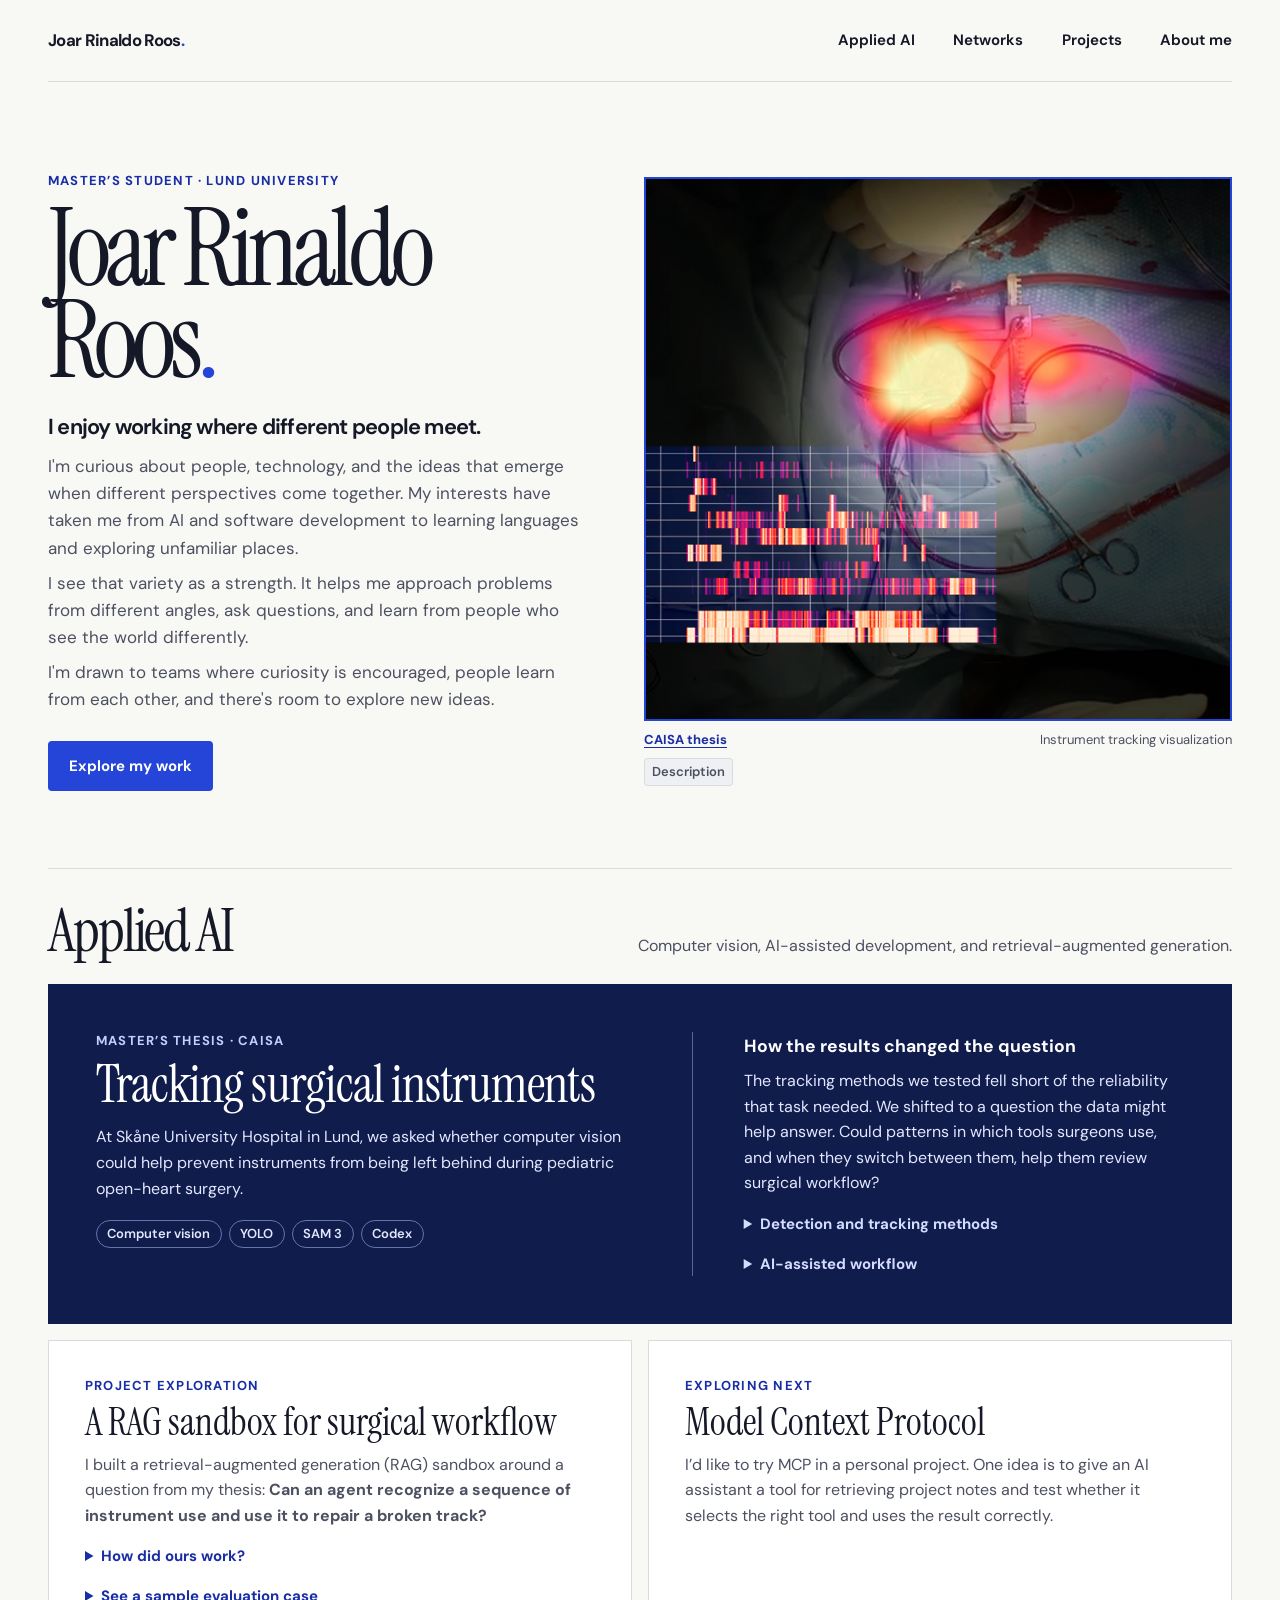
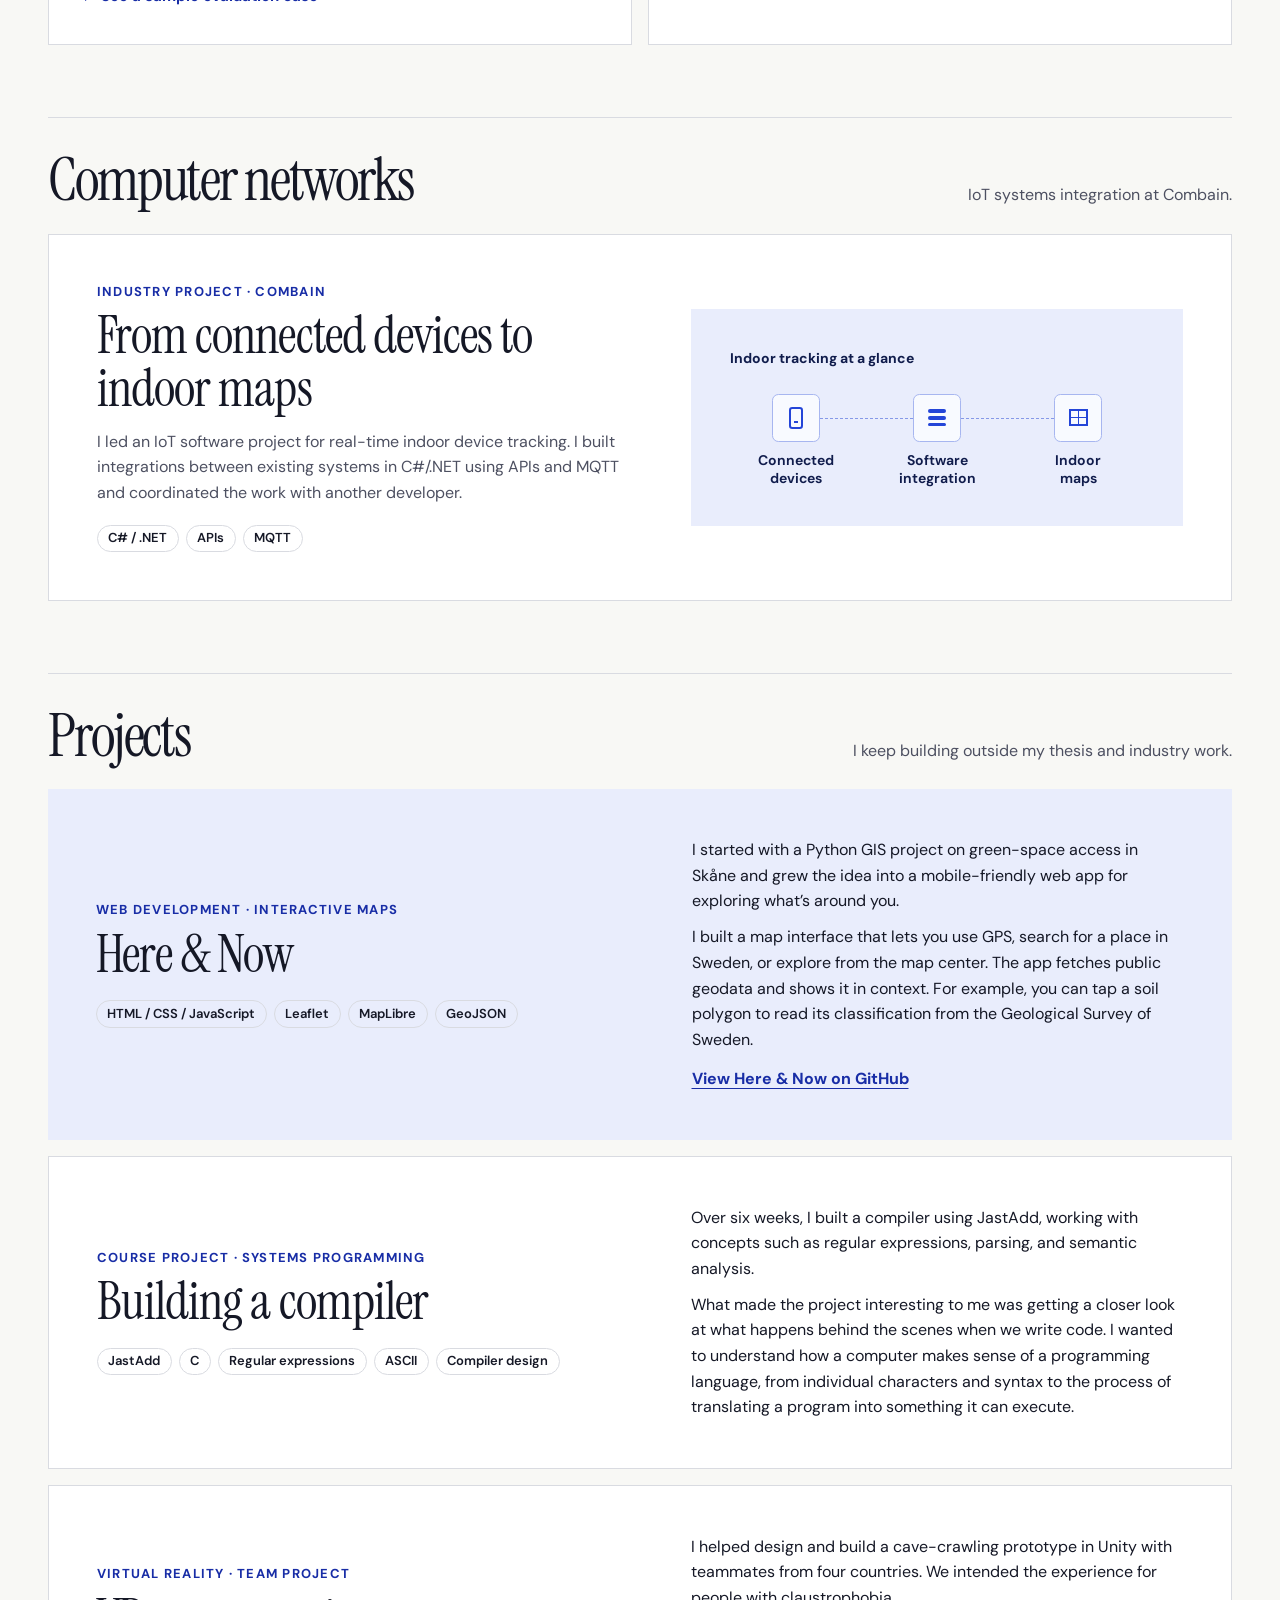
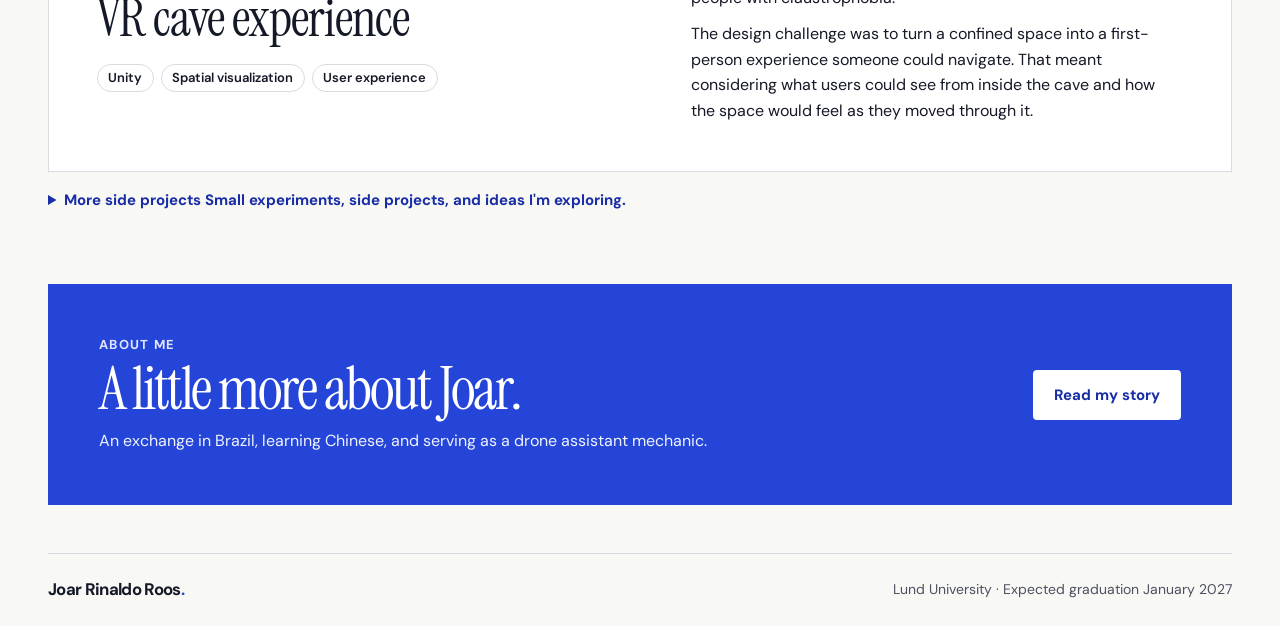
==== commit 87b1a673: "Add collapsible More side projects section with phone party game" ====
--- a/index.html
+++ b/index.html
@@ -187,6 +187,20 @@
           <p>The design challenge was to turn a confined space into a first-person experience someone could navigate. That meant considering what users could see from inside the cave and how the space would feel as they moved through it.</p>
         </div>
       </article>
+      <details class="side-projects" id="side-projects">
+        <summary>
+          <span class="side-projects-heading">More side projects</span>
+          <span class="side-projects-subtitle">Small experiments, side projects, and ideas I'm exploring.</span>
+        </summary>
+        <article class="side-project-item" aria-labelledby="party-game-title">
+          <p class="eyebrow">Work in progress · Game development</p>
+          <h3 id="party-game-title">A phone-powered party game</h3>
+          <p>I'm tinkering with a party game that turns the sensors and features of a smartphone into playful challenges. The idea is to use things like the accelerometer and gyroscope in unexpected, funny ways — making the phone itself part of the game.</p>
+          <ul class="tags" aria-label="Technologies">
+            <li>Phaser</li><li>TypeScript</li><li>Vite</li><li>Motion sensors</li>
+          </ul>
+        </article>
+      </details>
     </section>
 
     <section class="about-banner" aria-labelledby="about-banner-title">
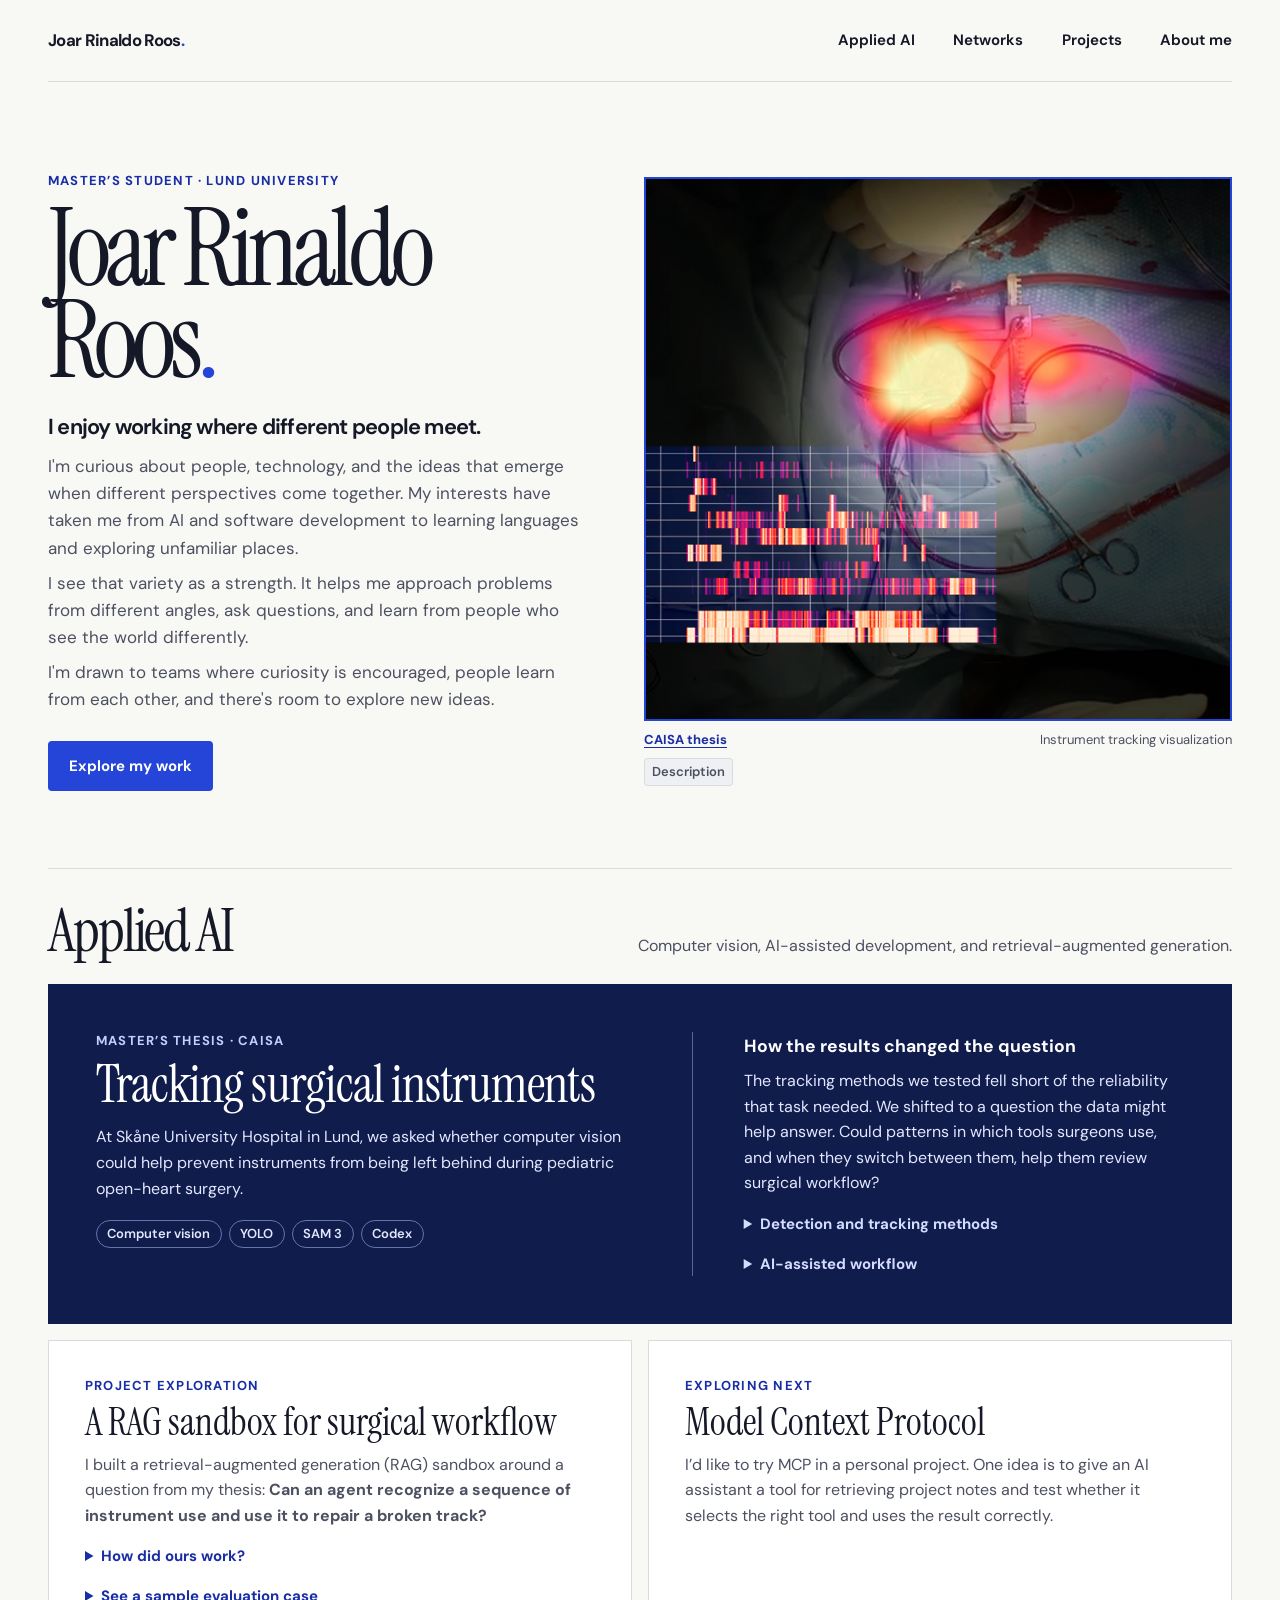
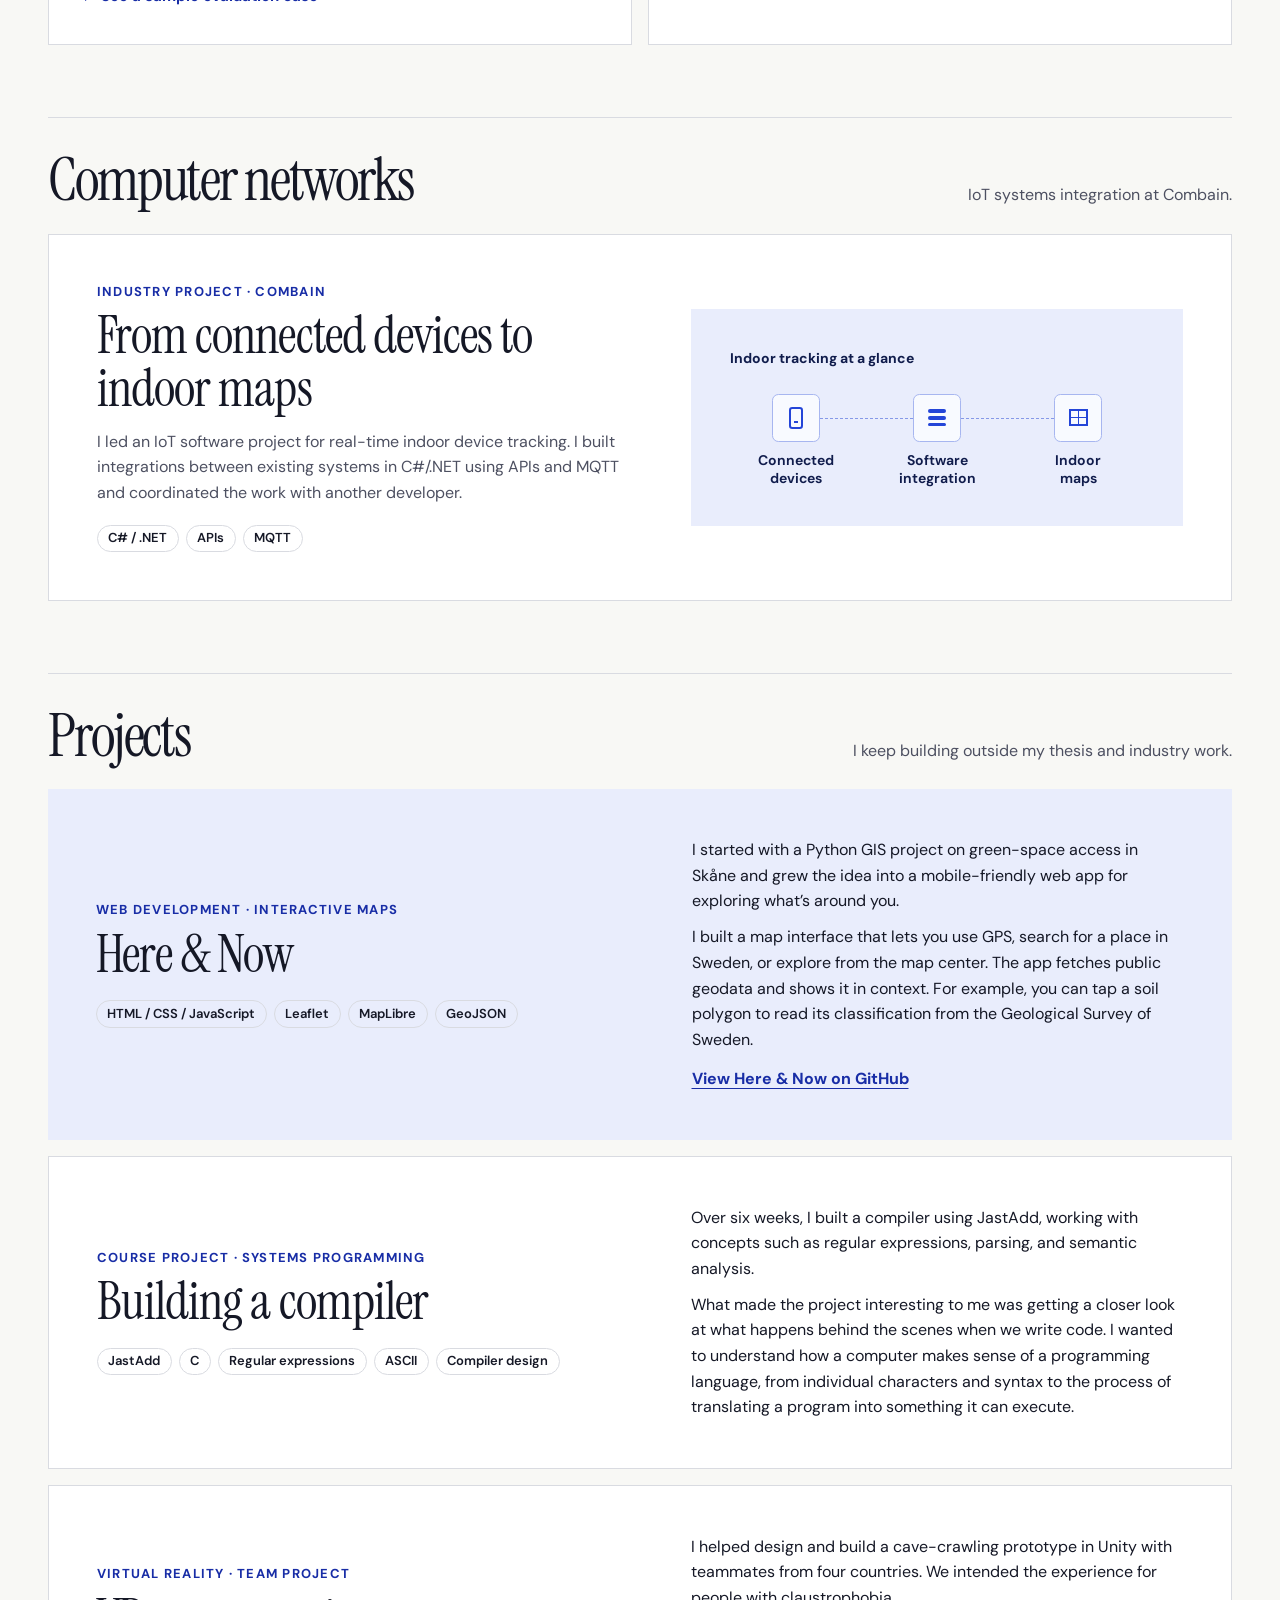
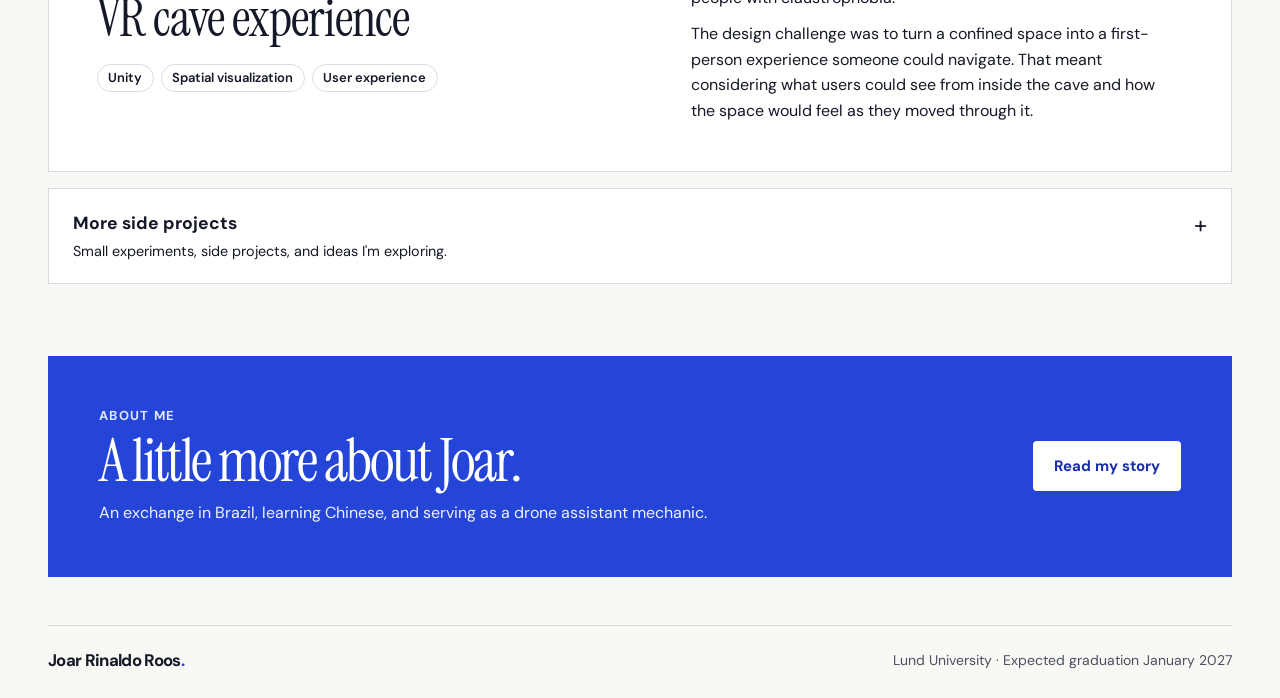
==== commit 5bb312fe: "Add Home IoT System to collapsible side projects" ====
--- a/index.html
+++ b/index.html
@@ -200,6 +200,15 @@
             <li>Phaser</li><li>TypeScript</li><li>Vite</li><li>Motion sensors</li>
           </ul>
         </article>
+        <article class="side-project-item" aria-labelledby="home-iot-title">
+          <p class="eyebrow">Personal project · IoT &amp; Networking</p>
+          <h3 id="home-iot-title">Home IoT System</h3>
+          <p>I experimented with home automation using a Raspberry Pi, smart lighting, and sensors to understand how connected devices communicate and work together on a local network.</p>
+          <p>It gave me hands-on experience integrating devices, exploring network protocols and locally hosted services, and using Docker for containerization and PostgreSQL to store and manage sensor data.</p>
+          <ul class="tags" aria-label="Technologies">
+            <li>Raspberry Pi</li><li>IoT</li><li>Smart lighting</li><li>Sensors</li><li>Docker</li><li>PostgreSQL</li><li>SQL</li><li>Networking</li>
+          </ul>
+        </article>
       </details>
     </section>
 
--- a/assets/style.css
+++ b/assets/style.css
@@ -199,6 +199,19 @@
 .additional-project { align-items: center; background: var(--blue-soft); }
 .additional-project + .additional-project { margin-top: 1rem; border: 1px solid var(--line); background: var(--card); }
 .additional-project p + p { margin-top: .65rem; }
+
+.side-projects { margin-top: 1rem; border: 1px solid var(--line); background: #fff; }
+.side-projects > summary { position: relative; display: block; width: 100%; margin: 0; padding: 1.25rem 3.25rem 1.25rem 1.5rem; list-style: none; background: #fff; color: #151826; }
+.side-projects > summary::-webkit-details-marker { display: none; }
+.side-projects > summary::after { position: absolute; right: 1.5rem; top: 1.48rem; content: "+"; color: #151826; font-size: 1.5rem; font-weight: 400; line-height: 1; }
+.side-projects[open] > summary::after { content: "−"; }
+.side-projects > summary:hover { text-decoration: none; background: #fff; }
+.side-projects-heading { display: block; font-size: 1.1rem; font-weight: 700; }
+.side-projects-subtitle { display: block; margin-top: .15rem; color: #151826; font-size: .9rem; font-weight: 400; }
+.side-project-item { padding: 1.5rem; border-top: 1px solid var(--line); }
+.side-project-item h3 { margin: .4rem 0 .65rem; font: 400 clamp(1.7rem, 2.7vw, 2.5rem)/1.08 var(--serif); }
+.side-project-item > p:not(.eyebrow) { max-width: 54rem; color: var(--muted); }
+
 .project-link { display: inline-block; margin-top: .85rem; color: var(--blue-dark); font-weight: 700; }
 
 .about-banner {
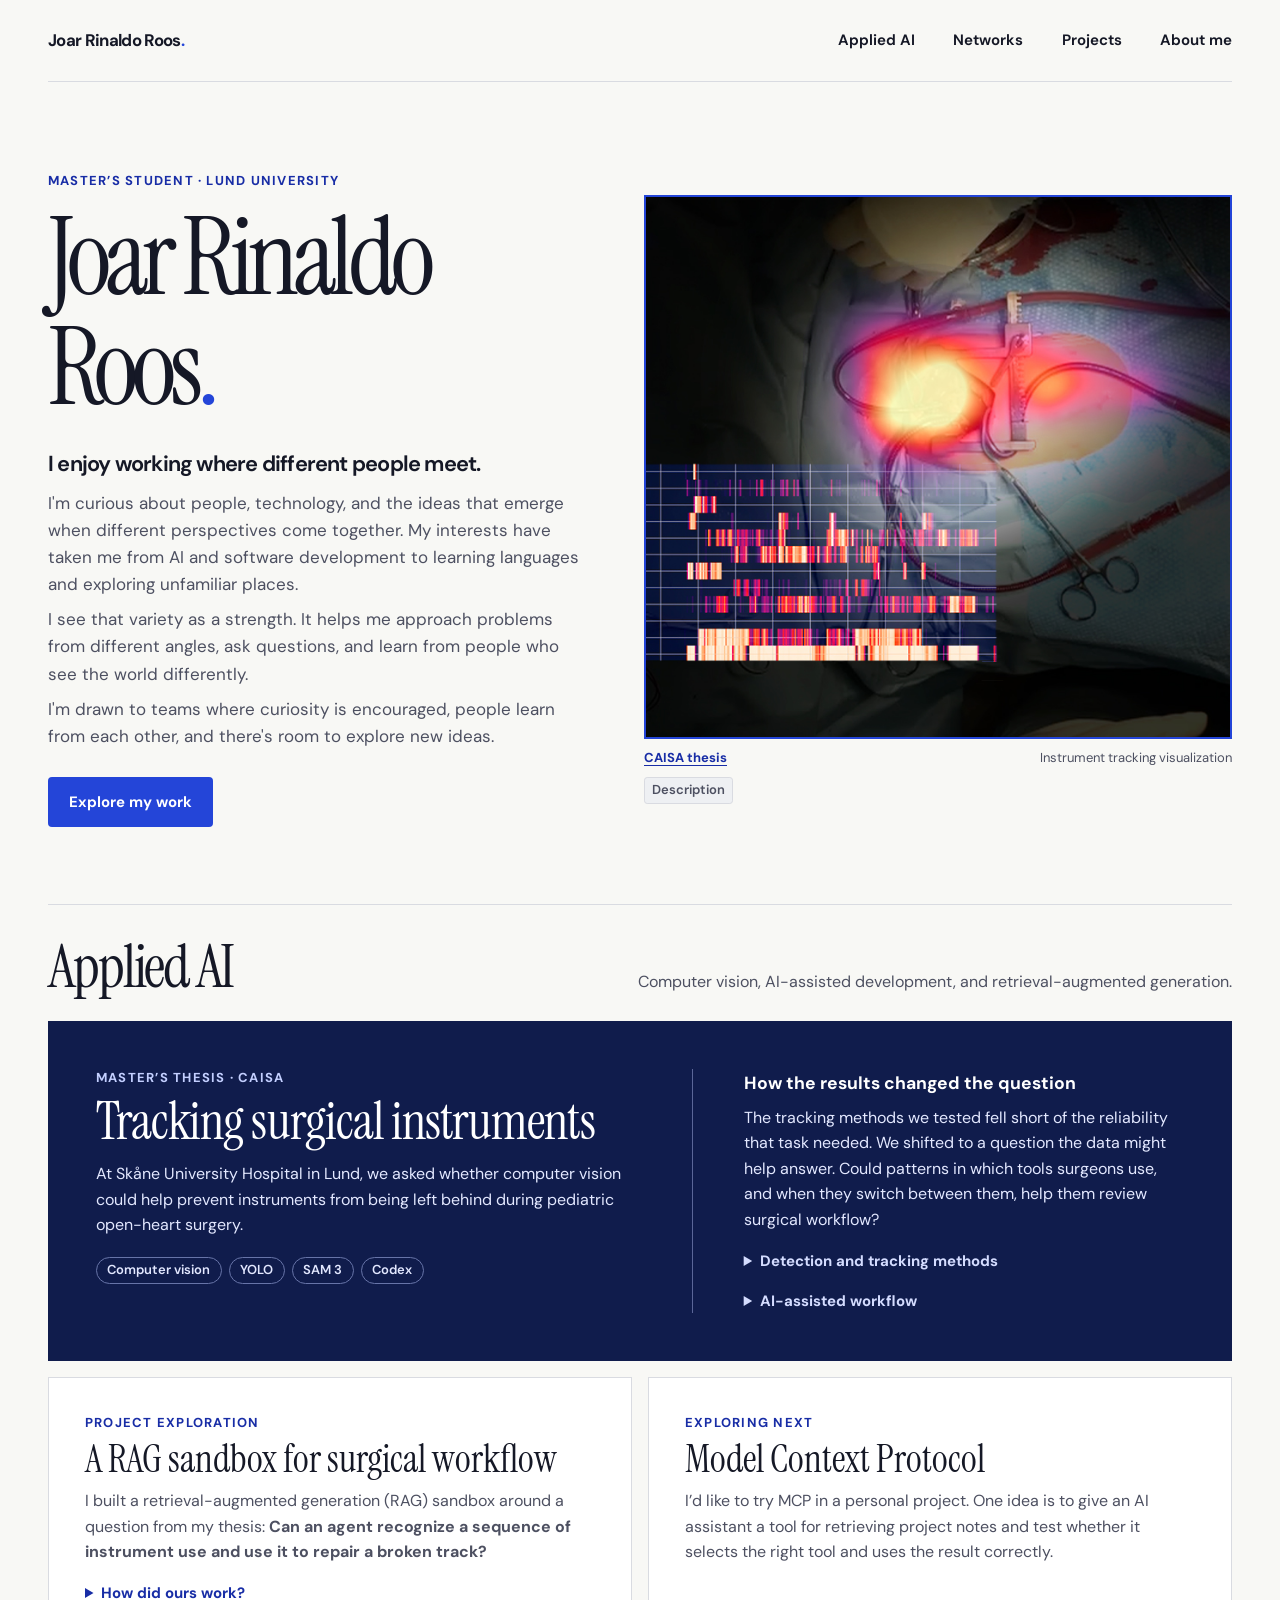
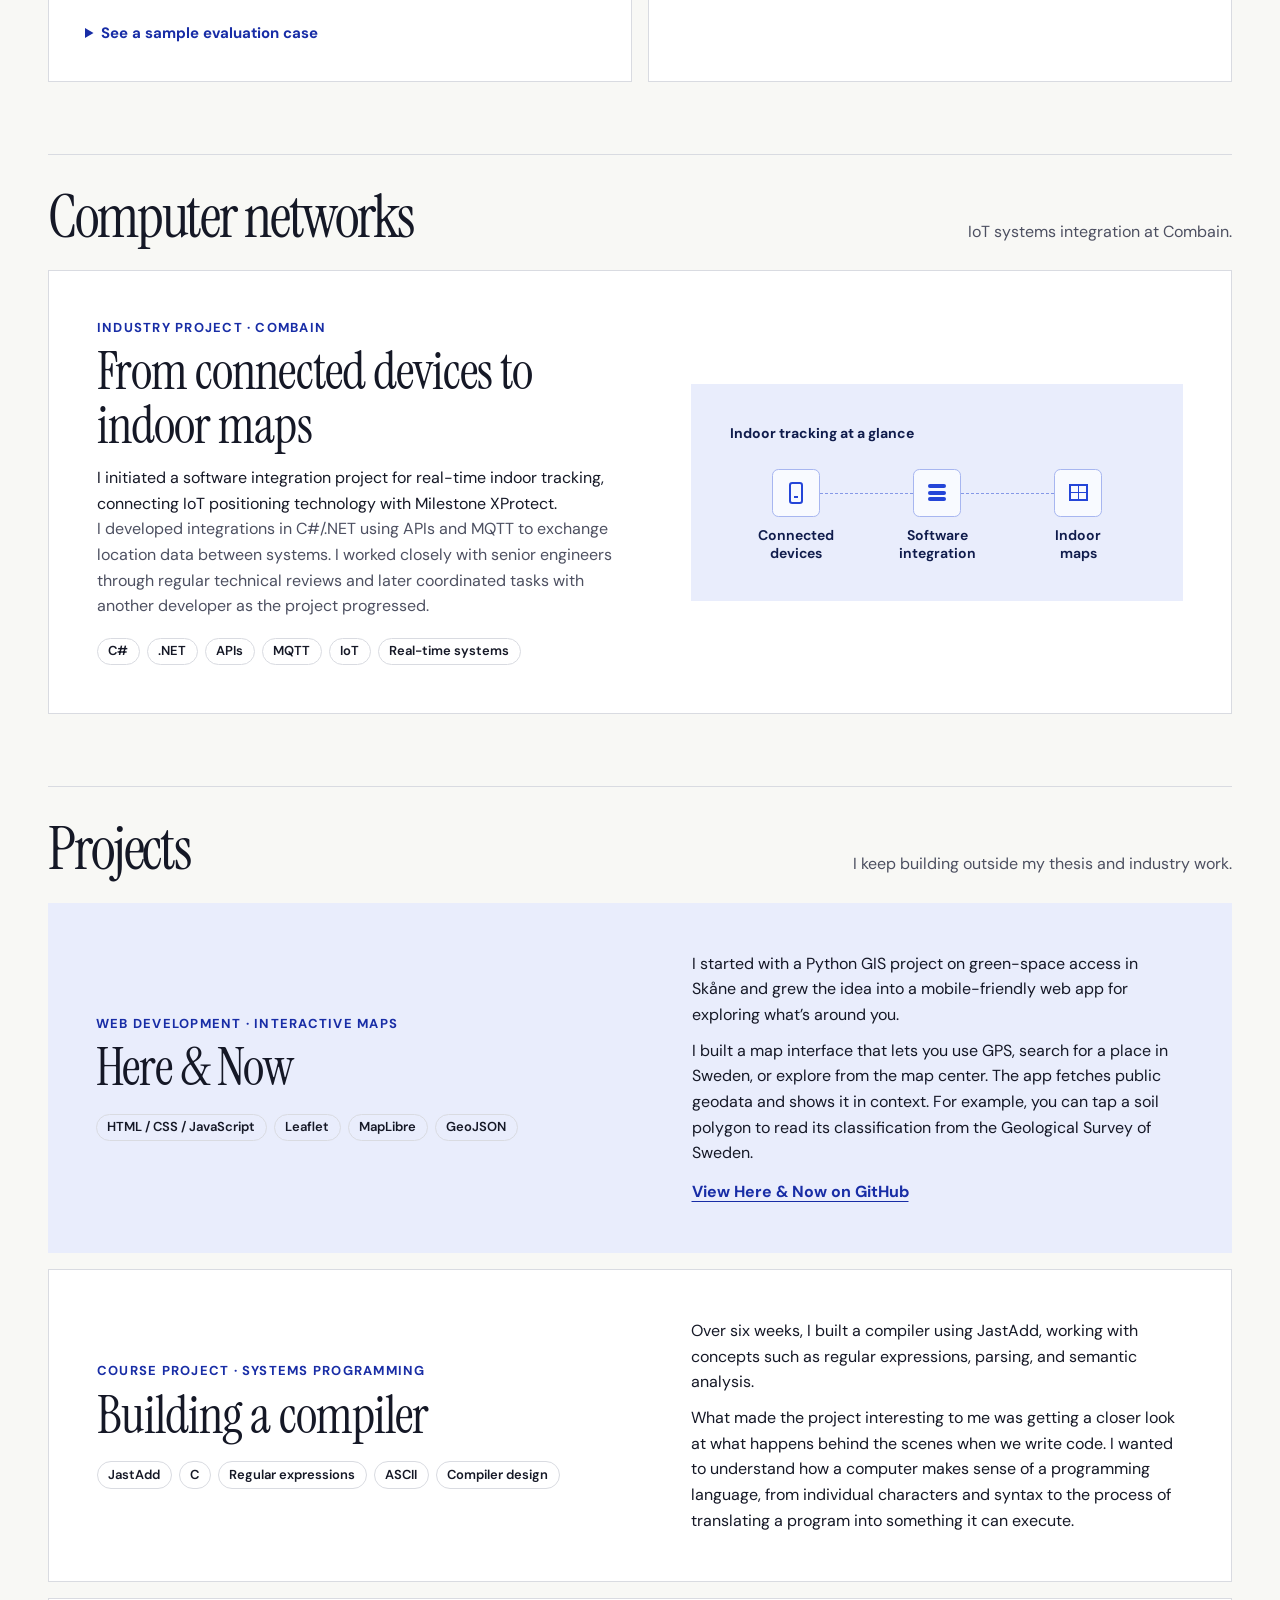
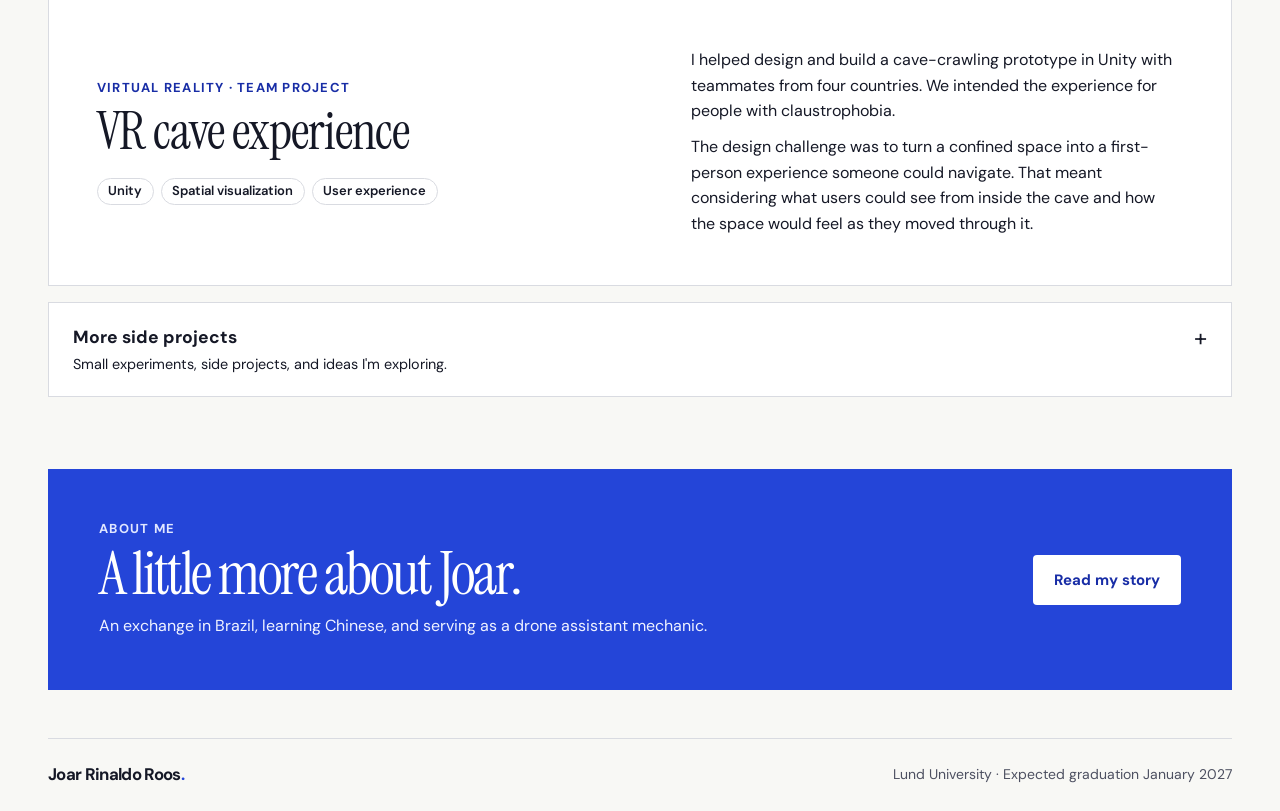
==== commit ca86ca6c: "Refine Combain experience text and technology tags, retain diagram" ====
--- a/index.html
+++ b/index.html
@@ -126,9 +126,10 @@
         <div class="network-copy">
           <p class="eyebrow">Industry project · Combain</p>
           <h3 id="combain-title">From connected devices to indoor maps</h3>
-          <p>I led an IoT software project for real-time indoor device tracking. I built integrations between existing systems in C#/.NET using APIs and MQTT and coordinated the work with another developer.</p>
-          <ul class="tags" aria-label="Technologies">
-            <li>C# / .NET</li><li>APIs</li><li>MQTT</li>
+          <p>I initiated a software integration project for real-time indoor tracking, connecting IoT positioning technology with Milestone XProtect.</p>
+          <p>I developed integrations in C#/.NET using APIs and MQTT to exchange location data between systems. I worked closely with senior engineers through regular technical reviews and later coordinated tasks with another developer as the project progressed.</p>
+          <ul class="tags" aria-label="Technologies">
+            <li>C#</li><li>.NET</li><li>APIs</li><li>MQTT</li><li>IoT</li><li>Real-time systems</li>
           </ul>
         </div>
         <figure class="network-figure">
--- a/assets/style.css
+++ b/assets/style.css
@@ -73,6 +73,7 @@
   font: 400 clamp(4.2rem, 8.4vw, 8.3rem) / .85 var(--serif);
   letter-spacing: -.055em;
 }
+.hero h1 { line-height: 1.02; }
 .hero-lead { font-size: clamp(1.2rem, 1.7vw, 1.55rem); font-weight: 650; letter-spacing: -.036em; }
 .lede { max-width: 36rem; margin-top: .5rem; color: var(--muted); font-size: 1.0625rem; }
 .button {
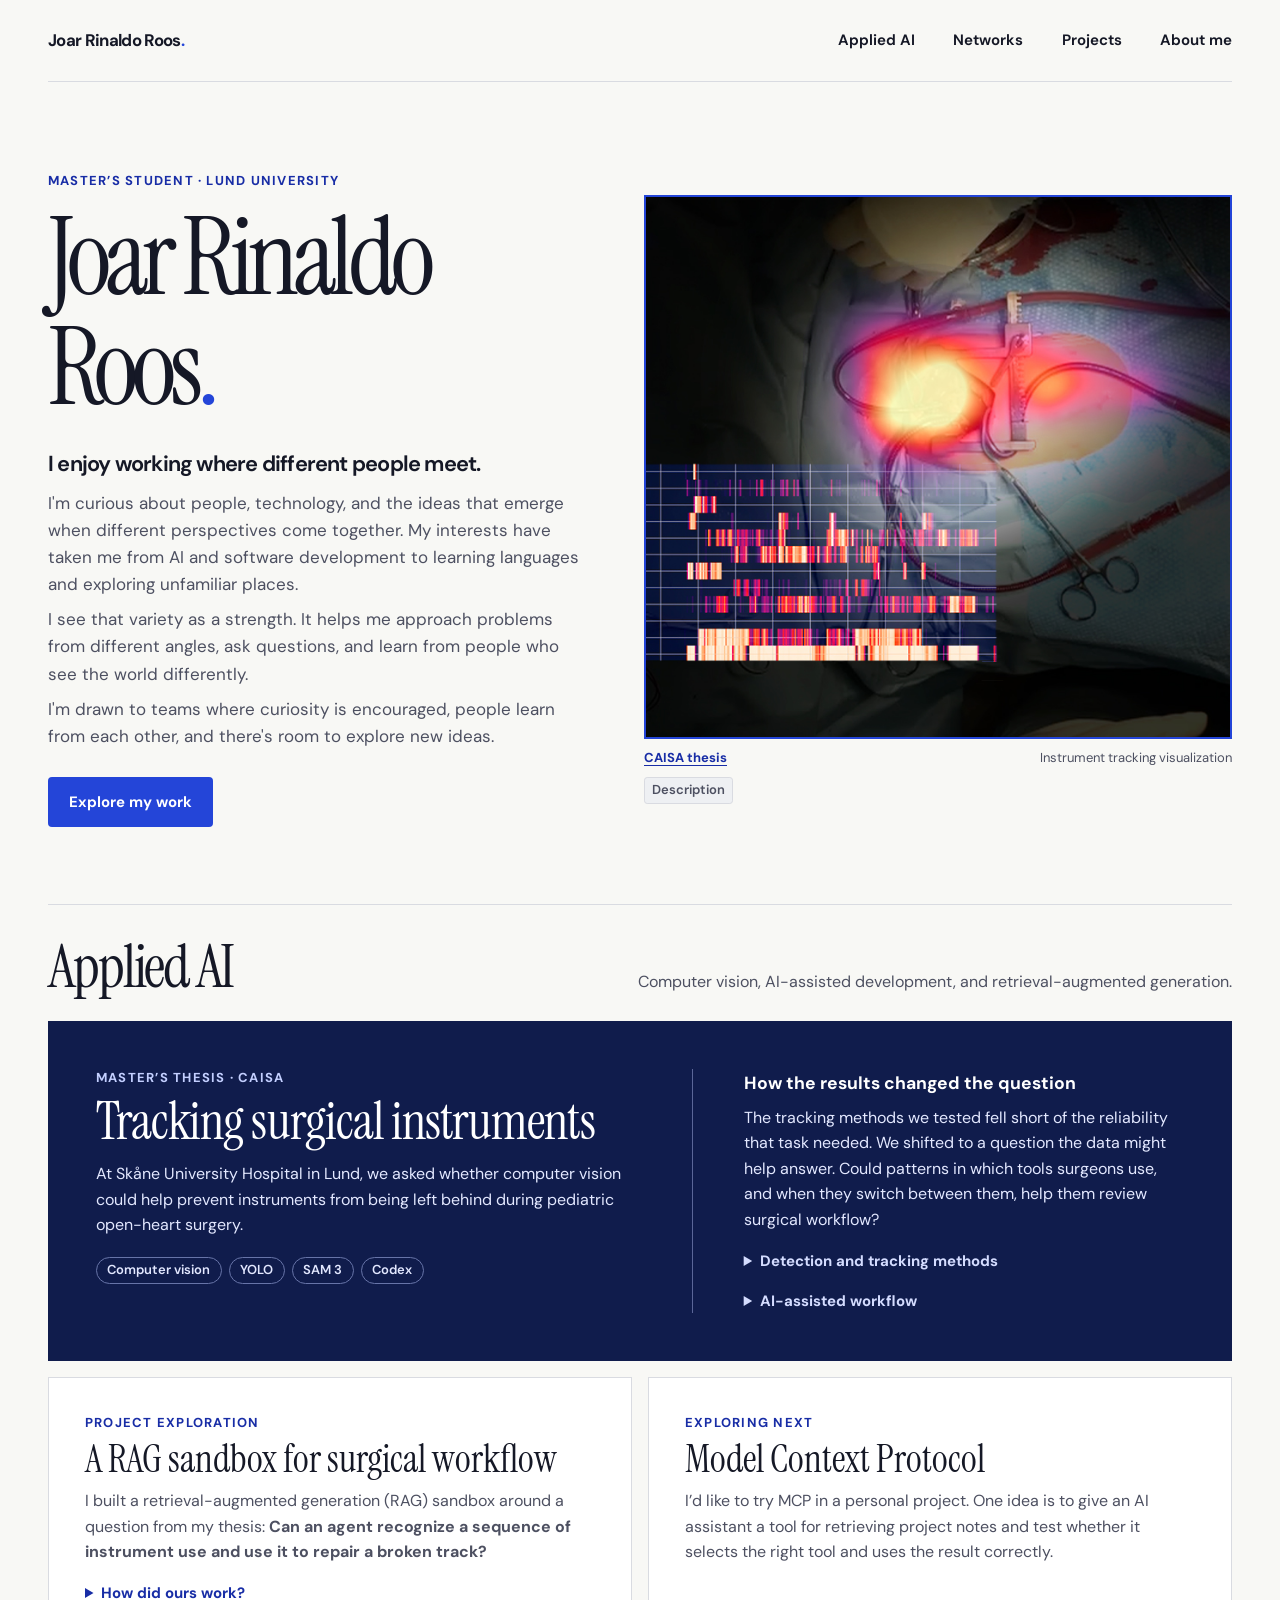
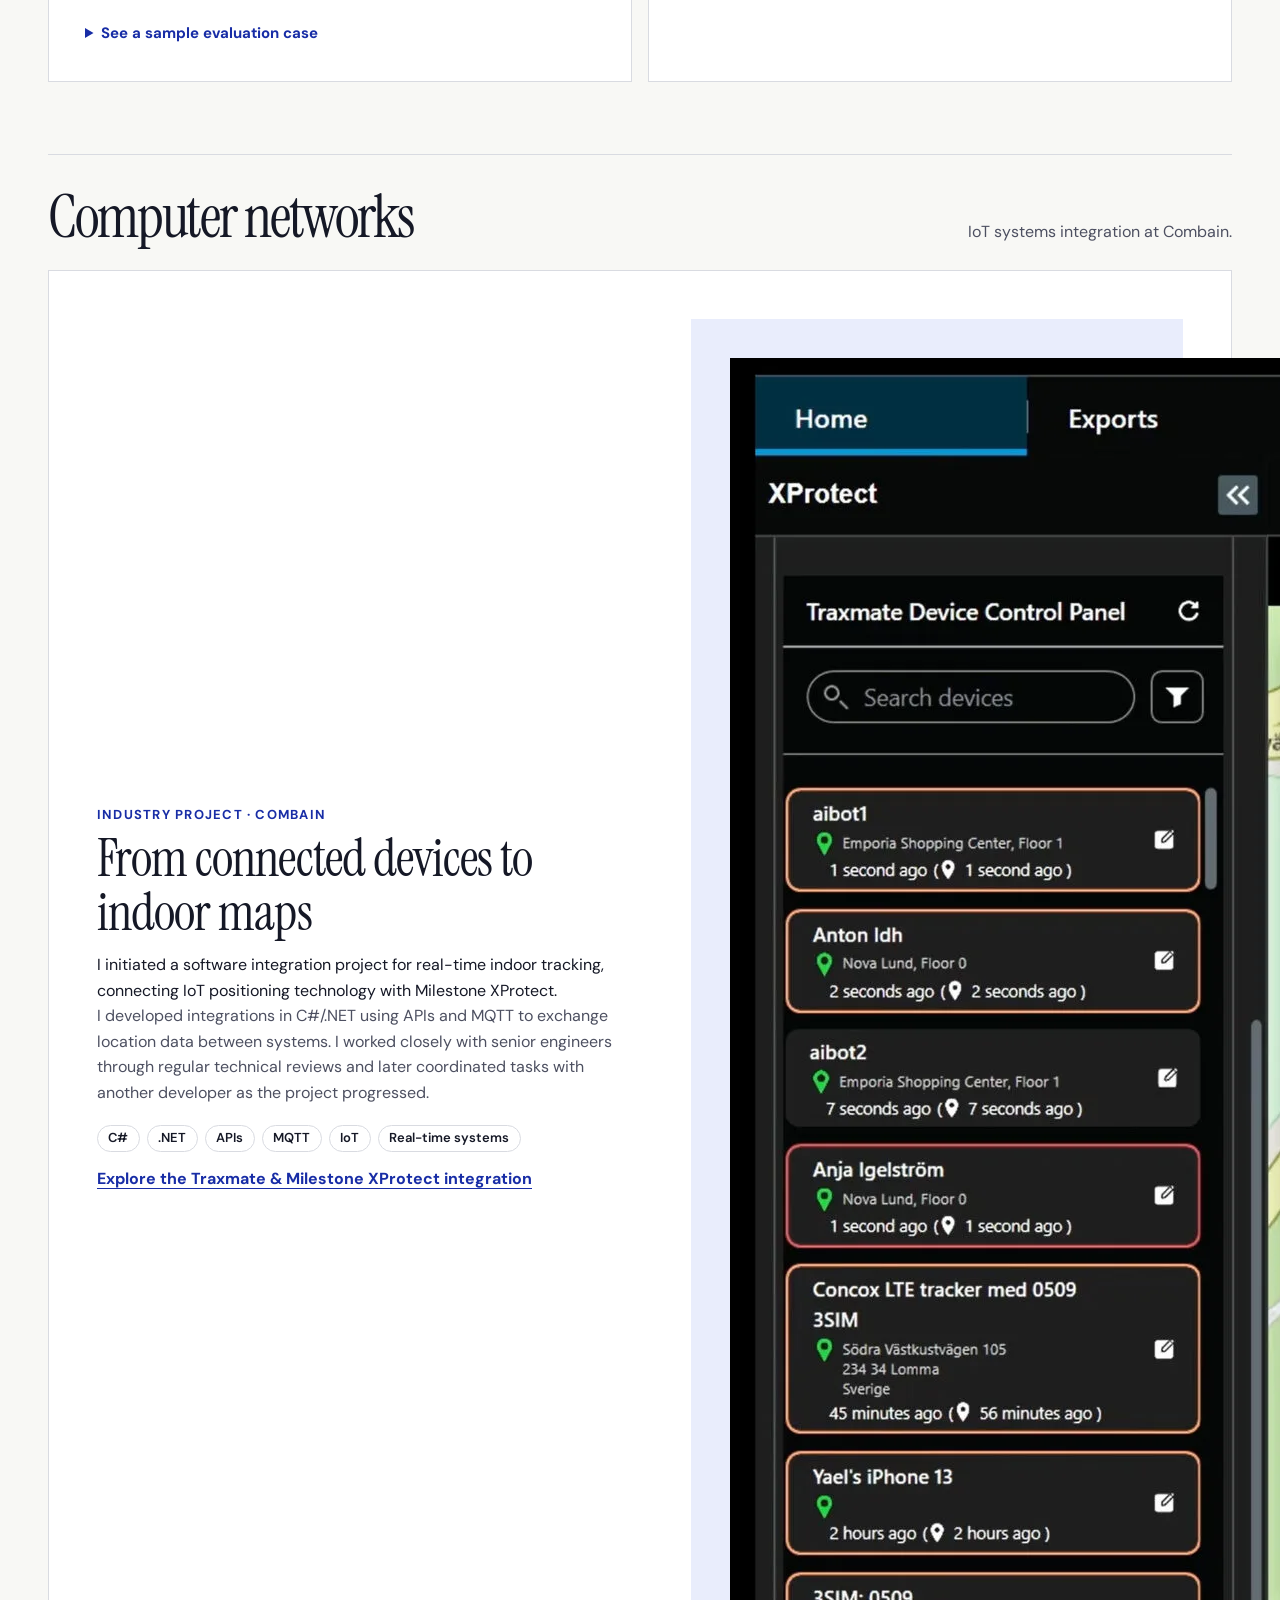
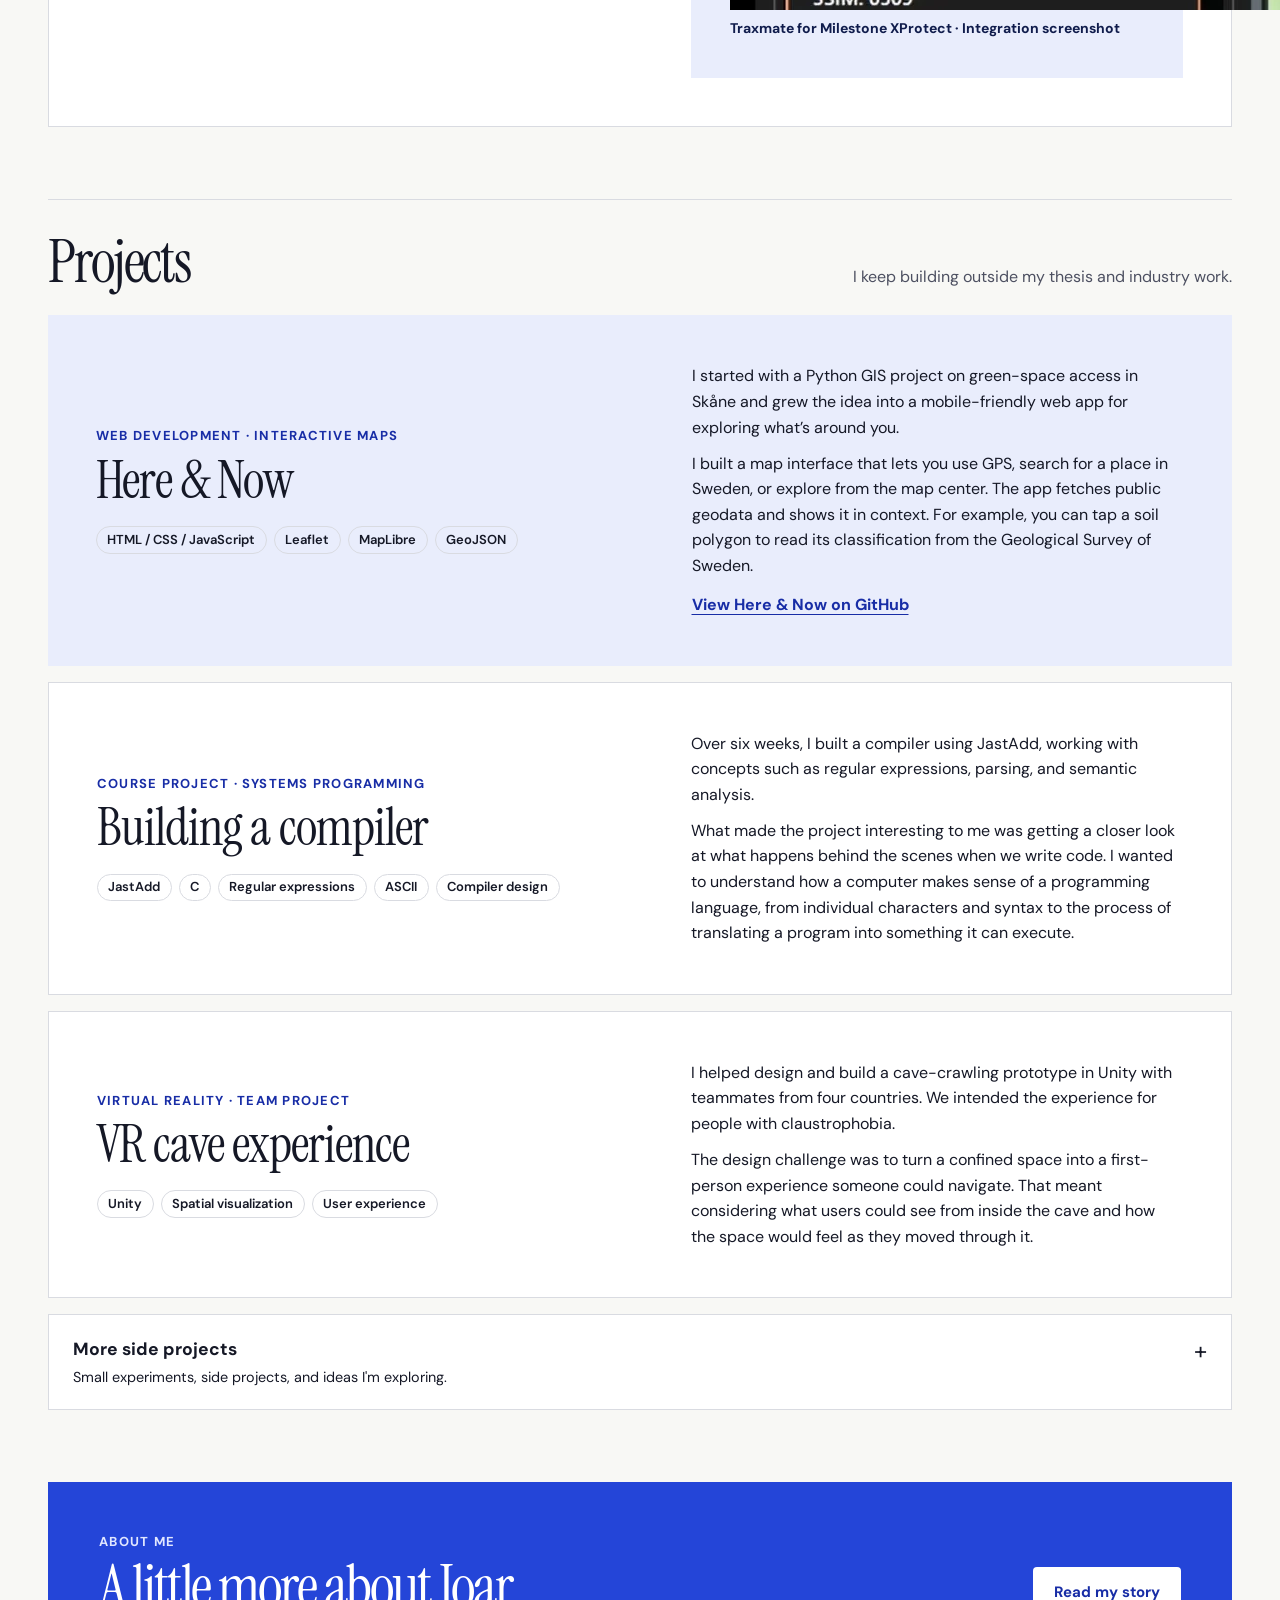
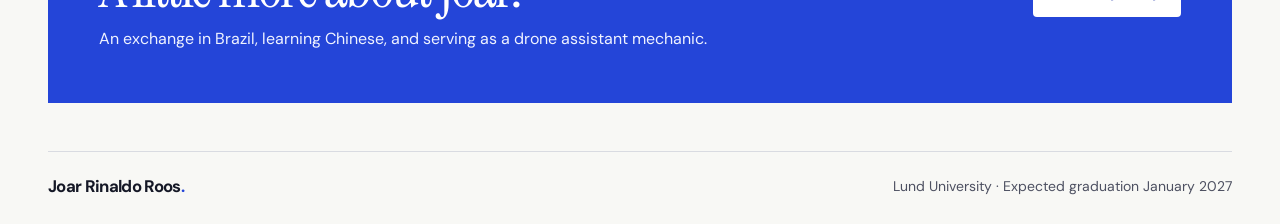
==== commit 3f03b99f: "Replace Combain integration diagram with Traxmate screenshot and add integration link" ====
--- a/index.html
+++ b/index.html
@@ -131,14 +131,11 @@
           <ul class="tags" aria-label="Technologies">
             <li>C#</li><li>.NET</li><li>APIs</li><li>MQTT</li><li>IoT</li><li>Real-time systems</li>
           </ul>
-        </div>
-        <figure class="network-figure">
-          <figcaption>Indoor tracking at a glance</figcaption>
-          <ol class="signal-flow">
-            <li><span class="signal-symbol device" aria-hidden="true"><i></i></span><span>Connected<br>devices</span></li>
-            <li><span class="signal-symbol integration" aria-hidden="true"><i></i><i></i><i></i></span><span>Software<br>integration</span></li>
-            <li><span class="signal-symbol map" aria-hidden="true"><i></i></span><span>Indoor<br>maps</span></li>
-          </ol>
+          <a class="project-link" href="https://traxmate.io/solutions/tracking-integrations/milestone-xprotect-integration/" target="_blank" rel="noopener noreferrer">Explore the Traxmate &amp; Milestone XProtect integration</a>
+        </div>
+        <figure class="network-figure network-screenshot">
+          <img src="./assets/Traxmate-for-Milestone-XProtect-screenshot.2-scaled.jpg.webp" alt="Screenshot of the Traxmate indoor tracking integration with Milestone XProtect" loading="lazy" decoding="async">
+          <figcaption>Traxmate for Milestone XProtect · Integration screenshot</figcaption>
         </figure>
       </article>
     </section>
